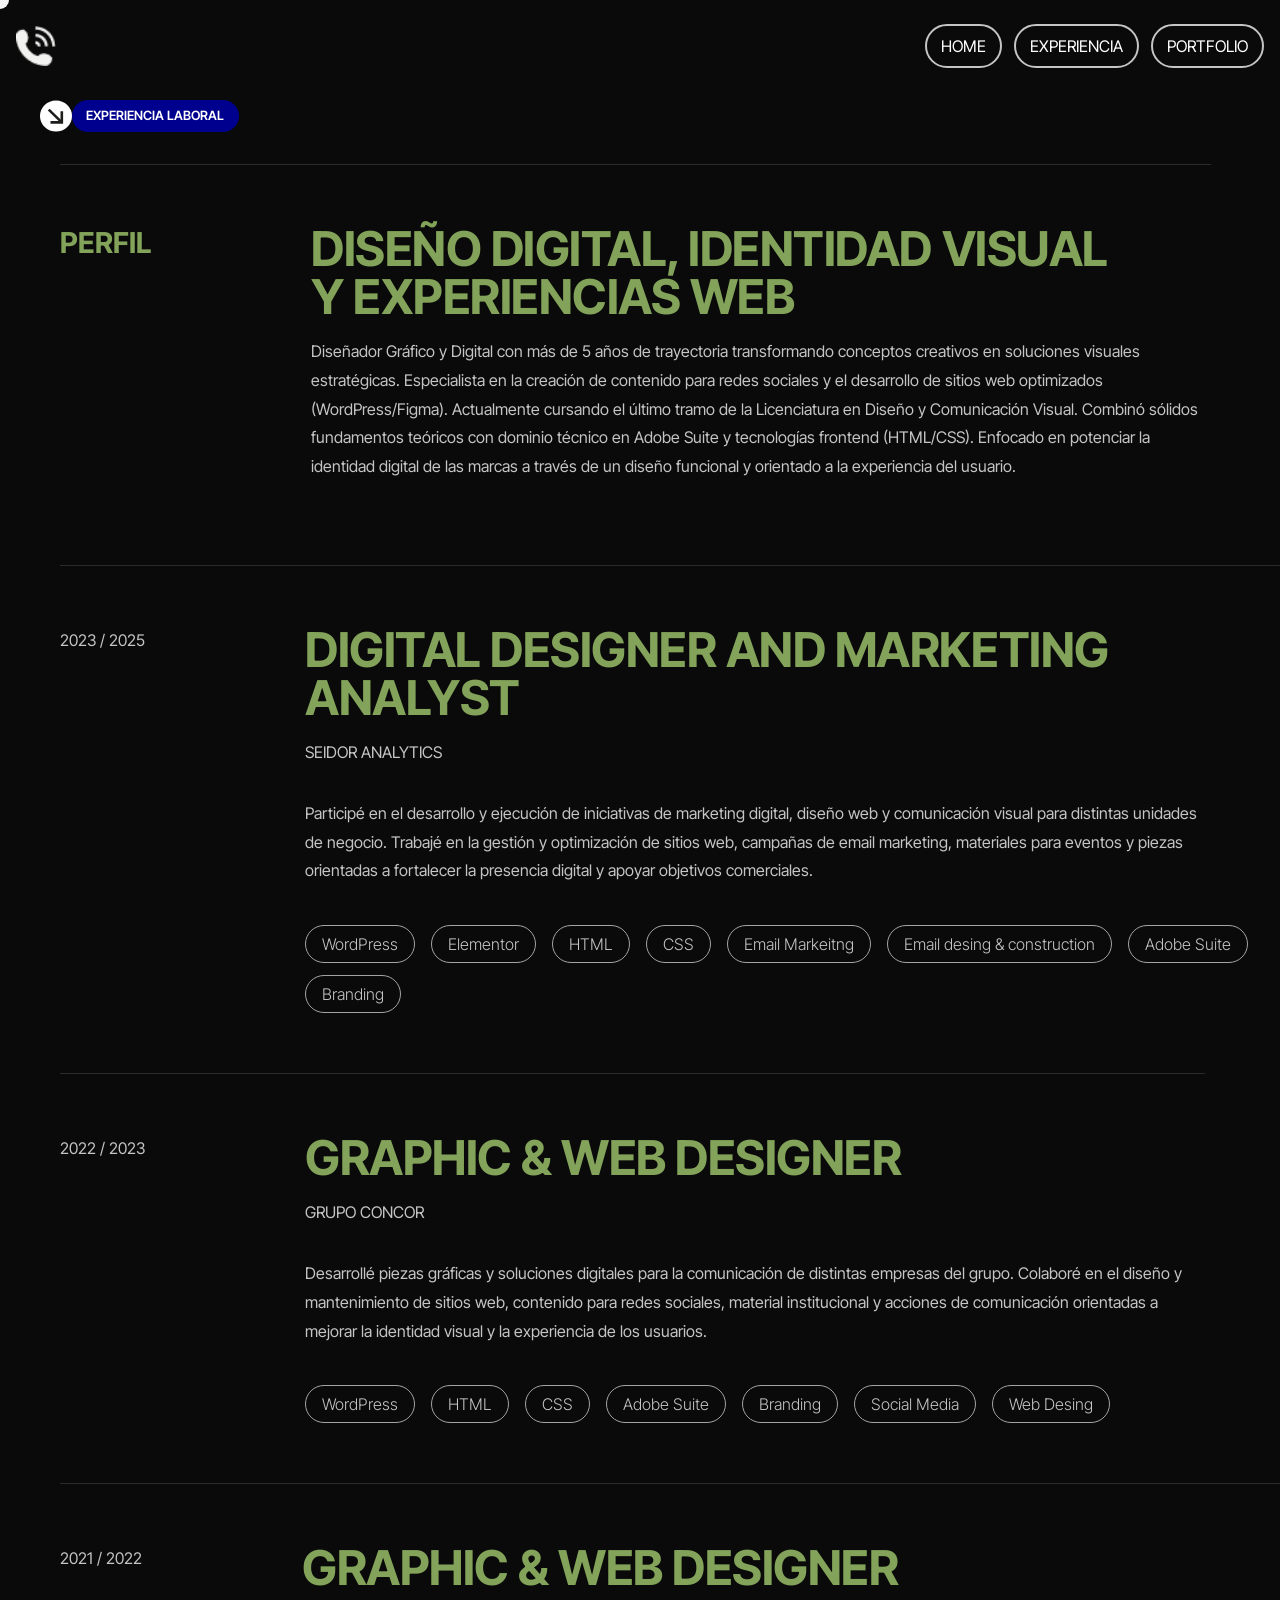
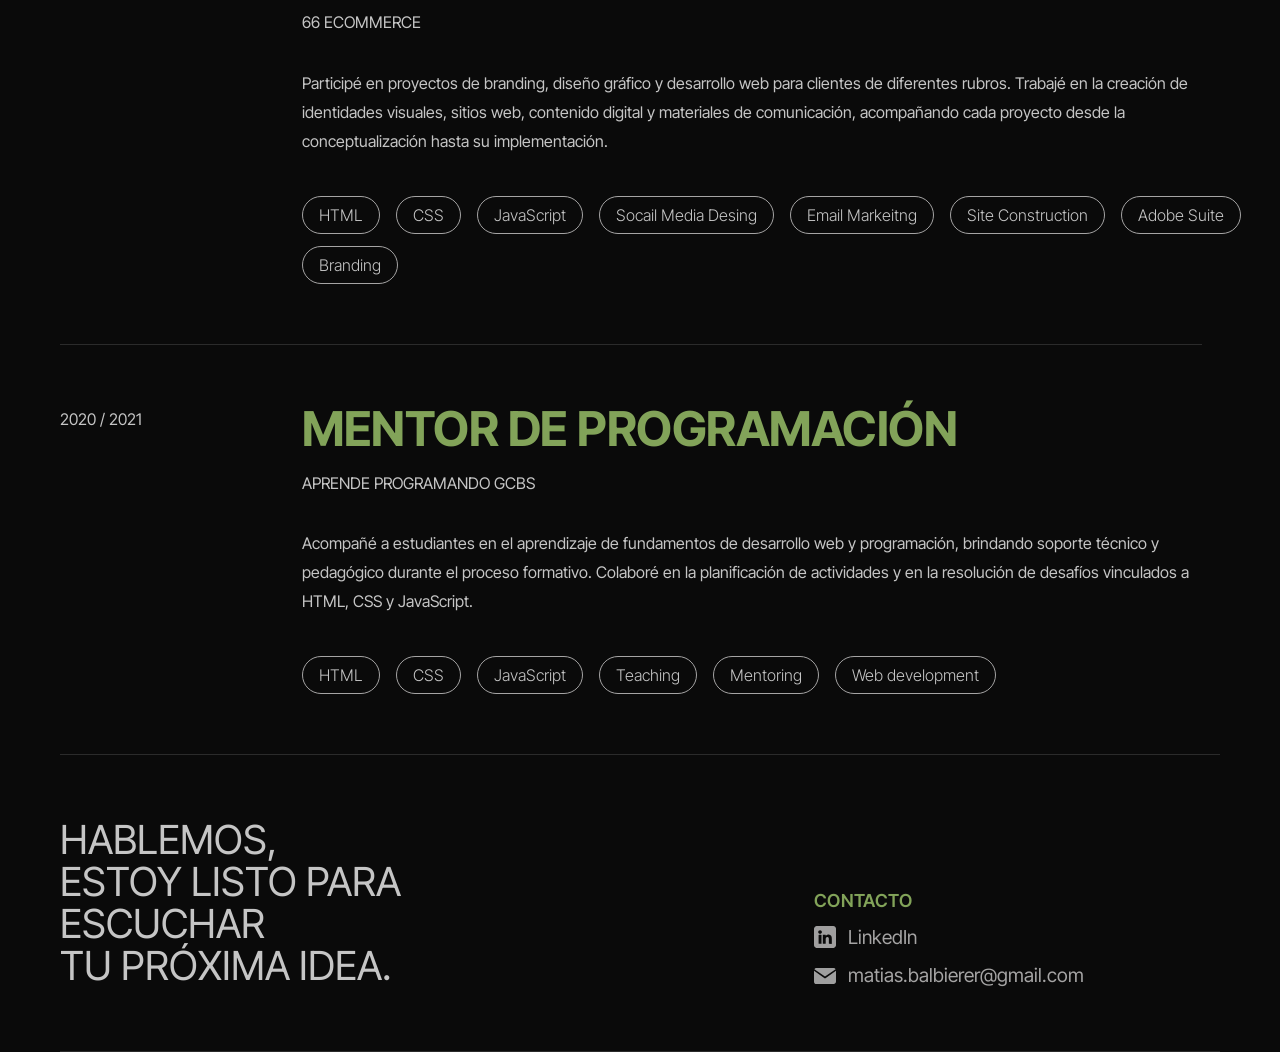
==== experiencia.html @ ef475584 "Portfolio publico" ====
<!DOCTYPE html>
<html lang="es">

<head>
    <meta charset="UTF-8">
    <meta name="viewport" content="width=device-width, initial-scale=1.0">
    <title>Experiencia</title>
    <link rel="stylesheet" href="css/styles.css">
    <script src="js/cursor.js" defer></script>

    <link rel="preconnect" href="https://fonts.googleapis.com">
    <link rel="preconnect" href="https://fonts.gstatic.com" crossorigin>

    <link href="https://fonts.googleapis.com/css2?family=Inter+Tight:ital,wght@0,100..900;1,100..900&display=swap"
        rel="stylesheet">
</head>

<body>

    <header>
        <nav aria-label="Navegación principal">

            <a class="logo" href="index.html#inicio" aria-label="Ir al inicio">
                <img src="img/Telefono.png" alt="">
            </a>

            <button class="menu-toggle" type="button" aria-expanded="false" aria-controls="menu-principal"
                aria-label="Abrir menú">
                <span aria-hidden="true"></span>
                <span aria-hidden="true"></span>
                <span aria-hidden="true"></span>
            </button>

            <ul id="menu-principal">
                <li><a href="index.html">HOME</a></li>
                <li><a href="experiencia.html">EXPERIENCIA</a></li>
                <li><a href="index.html#portfolio">PORTFOLIO</a></li>
            </ul>

        </nav>
    </header>

    <div class="cursor"></div>

    <main>
        <section class="experiencias">

            <!-- Página Experiencia -->
            <h3 class="marcadores">
                <img class="marcador-icono" src="img/flecha-marcador.svg" alt="" aria-hidden="true">
                <span class="marcador-etiqueta">EXPERIENCIA LABORAL</span>
            </h3>

            <article>

                <h2>PERFIL</h2>

                <div>

                    <h3>DISEÑO DIGITAL, IDENTIDAD VISUAL <br> Y EXPERIENCIAS WEB </h3>

                    <p class="tareas">

                        Diseñador Gráfico y Digital con más de 5 años de trayectoria transformando conceptos creativos
                        en
                        soluciones visuales estratégicas. Especialista en la creación de contenido para redes sociales y
                        el
                        desarrollo de sitios web optimizados (WordPress/Figma). Actualmente cursando el último tramo de
                        la
                        Licenciatura en Diseño y Comunicación Visual. Combinó sólidos fundamentos teóricos con dominio
                        técnico
                        en Adobe Suite y tecnologías frontend (HTML/CSS). Enfocado en potenciar la identidad digital de
                        las
                        marcas a través de un diseño funcional y orientado a la experiencia del usuario.</p>
                </div>

            </article>

            <article>

                <p class="fecha">2023 / 2025</p>

                <div>

                    <h3>DIGITAL DESIGNER AND MARKETING ANALYST</h3>

                    <p class="empresa">SEIDOR ANALYTICS</p>

                    <p class="tareas">Participé en el desarrollo y ejecución de iniciativas de marketing digital, diseño
                        web y
                        comunicación visual para distintas unidades de negocio. Trabajé en la gestión y optimización de
                        sitios web, campañas de email marketing, materiales para eventos y piezas orientadas a
                        fortalecer la presencia digital y apoyar objetivos comerciales.</p>

                    <ul class="skill-tag">
                        <li>WordPress</li>

                        <li> Elementor </li>

                        <li> HTML </li>

                        <li> CSS </li>

                        <li> Email Markeitng </li>

                        <li>Email desing & construction</li>

                        <li> Adobe Suite </li>

                        <li> Branding </li>
                    </ul>
                </div>

            </article>

            <article>

                <p class="fecha">2022 / 2023</p>

                <div class="tareas-empresa">

                    <h3>GRAPHIC & WEB DESIGNER</h3>

                    <p class="empresa">GRUPO CONCOR</p>

                    <p class="tareas">Desarrollé piezas gráficas y soluciones digitales para la comunicación de
                        distintas empresas del
                        grupo. Colaboré en el diseño y mantenimiento de sitios web, contenido para redes sociales,
                        material institucional y acciones de comunicación orientadas a mejorar la identidad visual y la
                        experiencia de los usuarios.</p>

                    <ul class="skill-tag">
                        <li>WordPress</li>

                        <li> HTML </li>

                        <li> CSS </li>

                        <li> Adobe Suite </li>

                        <li> Branding </li>

                        <li> Social Media </li>

                        <li> Web Desing </li>

                    </ul>
                </div>

            </article>


            <article>

                <p class="fecha">2021 / 2022</p>

                <div class="tareas-empresa">
                    <h3>GRAPHIC & WEB DESIGNER</h3>

                    <p class="empresa">66 ECOMMERCE</p>

                    <p class="tareas">Participé en proyectos de branding, diseño gráfico y desarrollo web para clientes
                        de diferentes
                        rubros. Trabajé en la creación de identidades visuales, sitios web, contenido digital y
                        materiales de comunicación, acompañando cada proyecto desde la conceptualización hasta su
                        implementación.</p>

                    <ul class="skill-tag">

                        <li>HTML</li>

                        <li> CSS </li>

                        <li> JavaScript </li>

                        <li> Socail Media Desing </li>

                        <li> Email Markeitng </li>

                        <li> Site Construction </li>

                        <li> Adobe Suite </li>

                        <li> Branding </li>
                    </ul>
                </div>

            </article>


            <article>

                <p class="fecha">2020 / 2021</p>

                <div class="tareas-empresa">
                    <h3>MENTOR DE PROGRAMACIÓN</h3>

                    <p class="empresa">APRENDE PROGRAMANDO GCBS</p>

                    <p class="tareas"> Acompañé a estudiantes en el aprendizaje de fundamentos de desarrollo web y
                        programación,
                        brindando soporte técnico y pedagógico durante el proceso formativo. Colaboré en la
                        planificación de actividades y en la resolución de desafíos vinculados a HTML, CSS y JavaScript.
                    </p>

                    <ul class="skill-tag">

                        <li>HTML</li>

                        <li> CSS </li>

                        <li> JavaScript </li>

                        <li> Teaching </li>

                        <li> Mentoring </li>

                        <li>Web development</li>

                    </ul>
                </div>

            </article>

        </section>

    </main>

    <footer>

        <div class="footer-grid">

            <h2>
                <span class="linea-footer">HABLEMOS,</span>
                <span class="linea-footer">ESTOY LISTO PARA ESCUCHAR</span>
                <span class="linea-footer">TU PRÓXIMA IDEA.</span>
            </h2>

            <div class="footer-contactos">

                <p class="footer-contactos__titulo">
                    CONTACTO
                </p>

                <div class="footer-links">

                    <a class="footer-contacto" href="https://www.linkedin.com/in/matiasbalbierer/" target="_blank"
                        rel="noopener noreferrer">
                        <img class="footer-contacto__icono" src="img/linkedin.svg" alt="">

                        <span>LinkedIn</span>
                    </a>

                    <a class="footer-contacto" href="mailto:matias.balbierer@gmail.com">
                        <img class="footer-contacto__icono" src="img/mail.svg" alt="">

                        <span>matias.balbierer@gmail.com</span>
                    </a>

                </div>

            </div>

        </div>

    </footer>

</body>

</html>
---- css/styles.css ----
:root {
    --gris-oscuro: #2b2b2b;
    --gris-oscuro-2: #1f1f1f;
    --gris-claro: #a5a4a4;
    --negro: #0a0a0a;
    --verde: #82a359;
    --blanco: #c5c5c5;
    --azul: #00008f;
    --azul-glow: #298dff;
    --naranja: #ea5b0c;
    --marfil: #e5e3ce;
    --inter: 'Inter Tight', sans-serif;
    --bebas: 'Bebas Neue', sans-serif;
    --margen-marcador: clamp(1.25rem, 3.125vw, 3.75rem);
}

* {
    margin: 0;
    padding: 0;
    box-sizing: border-box;
}

*,
*::before,
*::after {
    cursor: none;
}

body {
    background-color: var(--negro);
    font-family: var(--inter);
}

.cursor {
    width: 18px;
    height: 18px;
    border-radius: 50%;
    position: fixed;
    top: 0;
    left: 0;
    pointer-events: none;
    z-index: 9999;
    transform: translate(-50%, -50%);
    backdrop-filter: invert(1);
    transition: width .3s, height .3s;
}

.cursor.active {
    width: 90px;
    height: 90px;
}

header {
    position: fixed;
    z-index: 999;
    top: 1rem;
    left: 50%;
    width: min(calc(100% - 2rem), 90rem);
    margin: 0;
    transform: translateX(-50%);
}

nav {
    position: relative;
    display: flex;
    align-items: center;
    justify-content: space-between;
    width: 100%;
    gap: 2rem;
    padding: 0.5rem 0;
}

nav .logo {
    display: block;
    flex: 0 0 auto;
}

nav .logo img {
    display: block;
    width: 2.5rem;
    height: 2.5rem;
    object-fit: contain;
}

nav ul {
    display: flex;
    align-items: center;
    gap: 0.75rem;
    margin: 0;
    padding: 0;
    list-style: none;
    font-weight: 400;
}

nav ul li a {
    display: block;
    padding: 0.625rem 0.875rem;
    border: 2px solid var(--blanco);
    border-radius: 999px;
    color: #ffffff;
    text-decoration: none;
    transition:
        background-color 250ms ease,
        color 250ms ease;
}

nav ul li a:hover,
nav ul li a:focus-visible {
    background-color: var(--blanco);
    color: var(--negro);
}

.menu-toggle {
    position: relative;
    display: none;
    flex: 0 0 auto;
    width: 2.75rem;
    height: 2.75rem;
    padding: 0;
    border: 2px solid var(--blanco);
    border-radius: 50%;
    background-color: var(--negro);
    color: var(--blanco);
}

.menu-toggle span {
    position: absolute;
    left: 50%;
    width: 1.25rem;
    height: 2px;
    border-radius: 999px;
    background-color: currentColor;
    transition:
        transform 250ms ease,
        opacity 250ms ease;
}

.menu-toggle span:nth-child(1) {
    transform: translate(-50%, -6px);
}

.menu-toggle span:nth-child(2) {
    transform: translateX(-50%);
}

.menu-toggle span:nth-child(3) {
    transform: translate(-50%, 6px);
}

.menu-toggle.is-open span:nth-child(1) {
    transform: translateX(-50%) rotate(45deg);
}

.menu-toggle.is-open span:nth-child(2) {
    opacity: 0;
}

.menu-toggle.is-open span:nth-child(3) {
    transform: translateX(-50%) rotate(-45deg);
}

/* HERO */

.hero {
    position: relative;
    overflow: hidden;
    display: flex;
    flex-direction: column;
    align-items: stretch;
    padding: 0;
    width: 100%;
    height: 100vh;
    height: 100svh;
}


.hero .glow {
    position: absolute;
    width: 900px;
    height: 900px;
    left: 0;
    top: 0;
    border-radius: 50%;
    background: radial-gradient(circle, var(--azul-glow) 0%, transparent 80%);
    filter: blur(300px);
    pointer-events: none;
    z-index: 0;
    transform: translate(-50%, -50%);
}

.hero h1 {
    position: relative;
    z-index: 1;
    flex: 1 1 auto;
    display: flex;
    flex-direction: column;
    justify-content: center;
    align-items: center;
    width: 100%;
    max-width: 70%;
    margin: 0 auto;
    text-align: center;
    font-size: clamp(3.5rem, 6vw, 6rem);
    line-height: 0.98;
    font-weight: 400;
    color: var(--blanco);
    letter-spacing: -0.02em;
    padding-inline: clamp(1rem, 1.5vw, 1.75rem);
}

.hero h1>span {
    margin-top: 1rem;
    font-size: clamp(1.1rem, 2vw, 2rem);
    line-height: 1.15;
}

.hero h1 .destacado {
    color: var(--verde);
}


.hero .hero-bottom {
    position: relative;
    z-index: 1;
    flex: 0 0 auto;
    display: grid;
    grid-template-columns:
        minmax(0, 1fr) minmax(20rem, 34rem) minmax(0, 1fr);
    align-items: end;
    gap: clamp(1rem, 3vw, 4rem);
    width: 100%;
    margin-top: 0;
    padding:
        0 clamp(1.5rem, 2.5vw, 3rem) clamp(1.5rem, 2vw, 2.5rem);
}

.hero .hero-bottom p {
    margin: 0;
    font-size: 1rem;
    font-weight: 400;
    letter-spacing: -0.02em;
    color: var(--blanco);
}

.hero .hero-bottom p:nth-child(1) {
    justify-self: start;
    text-align: left;
    line-height: 2rem;
}

.hero .hero-bottom p:nth-child(2) {
    justify-self: center;
    max-width: 34rem;
    text-align: center;
    line-height: 1.5rem;
}

.hero .hero-bottom p:nth-child(3) {
    justify-self: end;
    text-align: right;
    line-height: 2rem;
}

.marcadores {
    display: flex;
    align-items: center;
    gap: 0;
    margin: 0;
    margin-left: calc(50% - 50vw + var(--margen-marcador));
    padding: 0 0 2rem;
}

.marcador-icono {
    display: block;
    flex: 0 0 auto;
    width: 2rem;
    height: 2rem;
}

.marcador-etiqueta {
    display: flex;
    align-items: center;
    min-height: 2rem;
    padding-inline: 0.9rem;
    border-radius: 999px;
    background-color: var(--azul);
    color: #ffffff;
    font-size: clamp(0.8rem, 0.9vw, 1rem);
    font-weight: 600;
    line-height: 1;
    text-transform: uppercase;
}


/* SERVICIOS CARD */

.servicios .marcadores {
    padding-top: 3%;
}

.svc-card {
    display: flex;
    flex-wrap: wrap;
    justify-content: center;

    width: min(calc(100% - 2.5rem), 100rem);
    margin-inline: auto;
    gap: clamp(1rem, 2vw, 2rem);
}

.servicio-card {
    display: flex;
    padding: 20px;
    background-color: var(--gris-oscuro-2);
    color: var(--gris-claro);
    border-radius: 10px;
    position: relative;
    height: 290px;
    flex: 0 1 calc((100% - 8rem) / 5);
    width: 100%;
    max-width: 18rem;
    min-width: 0;
    transition: 450ms;
    border: 1px solid transparent;
}

.servicio-card .dcn {
    display: flex;
    flex-direction: column;
    justify-content: flex-end;
    padding: 1rem;
}

.servicio-card .dcn p {
    font-size: 15px;
}


.servicio-card .dcn::after {
    content: "";
    flex: 0 0 auto;
    width: 28px;
    height: 2px;
    margin-top: 30px;
    border-radius: 999px;
    background-color: var(--verde);
}

.servicio-card:hover {
    transform: translateY(-20px);
    border-color: rgba(165, 164, 164, 0.45);
    box-shadow:
        0 0 6px rgba(165, 164, 164, 0.45),
        0 0 14px rgba(165, 164, 164, 0.25),
        inset 0 0 8px rgba(165, 164, 164, 0.12);
}

.servicio-card:hover .dcn h3 {
    color: var(--verde);
}

.servicio-card h3 {
    font-size: 20px;
    padding-bottom: 5px;
    transition: color 250ms ease;
}

/* ANIMACIONES: forma y posición base compartida */

[class^="animacion-"] {
    position: absolute;
    border: solid 2.5px var(--gris-claro);
}

.servicio-card:hover [class^="animacion-"] {
    border-color: var(--verde);

}

/* MEDIDAS Y POSICIÓN ÚNICAS DE CADA FORMA */

.animacion-1 {
    top: 20px;
    left: 40px;
    height: 35px;
    width: 55px;
    border-radius: 5px;
    transition: 250ms;
}

.animacion-2 {
    top: 40px;
    left: 100px;
    height: 30px;
    width: 50px;
    border-radius: 5px;
    transition: 250ms;
}

.animacion-3 {
    top: 19px;
    left: 35px;
    height: 45px;
    width: 80px;
    border-radius: 10px;
}

.animacion-4 {
    top: 67px;
    left: 45px;
    height: 15px;
    width: 60px;
    border-radius: 20px;
    transition: 350ms;
}

.animacion-5 {
    top: 20px;
    left: 39px;
    height: 20px;
    width: 60px;
    border-radius: 999px;
    transition: 250ms;
}

.animacion-6 {
    top: 43px;
    left: 44px;
    height: 20px;
    width: 50px;
    border-radius: 999px;
}

.animacion-7 {
    top: 66px;
    left: 39px;
    height: 20px;
    width: 60px;
    border-radius: 999px;
    transition: 250ms;
}

.animacion-8 {
    top: 20px;
    left: 35px;
    height: 60px;
    width: 25px;
    border-radius: 999px;
    transition: 250ms;
}

.animacion-9 {
    top: 20px;
    left: 65px;
    height: 60px;
    width: 25px;
    border-radius: 999px;
    transition: 250ms;
}

.animacion-10 {
    top: 19px;
    left: 40px;
    height: 20px;
    width: 60px;
    border-radius: 999px;
    transition: 250ms;
}

.animacion-11 {
    top: 42px;
    left: 40px;
    height: 20px;
    width: 40px;
    border-radius: 999px;
    transition: 250ms;
}

.animacion-12 {
    top: 65px;
    left: 40px;
    height: 20px;
    width: 60px;
    border-radius: 999px;
    transition: 250ms;
}


/* MOVIMIENTO ÚNICO DE CADA FORMA AL HACER HOVER */

.svc-1:hover .animacion-1 {
    transform: translate(15px, 0px);
}

.svc-1:hover .animacion-2 {
    transform: translate(-10px, 0px);
}

.svc-2:hover .animacion-4 {
    transform: translate(0px, -40px);
}

.svc-3:hover .animacion-5 {
    transform: translate(0px, -4px);
}

.svc-3:hover .animacion-7 {
    transform: translate(0px, 4px);
}

.svc-4:hover .animacion-8 {
    transform: translate(9px, 0px);
}

.svc-4:hover .animacion-9 {
    transform: translate(-6px, 0px);
}

.svc-5:hover .animacion-10 {
    transform: translateX(8px) rotate(3deg);
}

.svc-5:hover .animacion-11 {
    transform: translateX(-6px);
}

.svc-5:hover .animacion-12 {
    transform: translateX(8px) rotate(-3deg);
}

/* TECNOLOGIAS */

.card-tecnologias {
    display: flex;
    flex-wrap: wrap;
    gap: 0.2rem;
    padding-top: 30px;
    padding-bottom: 30px;
}

.card-tecnologias h3 {
    flex-basis: 100%;
}

.tecnologias-marquee {
    overflow: hidden;
    width: 100%;
}

.tecnologias-track {
    display: flex;
    width: max-content;
    gap: 0.3rem;
    animation: tecnologias-scroll 25s linear infinite;
}

.tech-card {
    flex: 0 0 250px;
    min-height: 165px;
    padding: 40px;
    display: flex;
    flex-direction: column;
    align-items: center;
    justify-content: center;
    gap: 12px;
    text-align: center;
    border-radius: 1rem;
    background-color: #2b2b2b;
    color: var(--gris-claro);
}



@keyframes tecnologias-scroll {
    from {
        transform: translateX(0);
    }

    to {
        transform: translateX(calc(-33.333333% - 0.1rem));
    }
}

.tech-card>img {
    width: 70px;
    height: 70px;
    object-fit: contain;
}

.tech-card .tool {
    margin: 0;

    display: flex;
    flex-direction: column;
    align-items: center;
    gap: 10px;

    font-size: 1.2rem;
    line-height: 1;
    font-weight: 600;
    color: var(--gris-claro);
}

.tech-card .tool::after {
    content: "";
    width: 28px;
    height: 2px;
    border-radius: 999px;
    background-color: var(--verde);
}



/* SKILLS*/

.descripcion-perfil {
    display: grid;
    grid-template-columns: 1fr 1fr;
    gap: 120px;
    align-items: start;
}

.grid-container {
    padding: 50px 60px;
    background-color: var(--negro);
    color: var(--blanco);
}

.img-descripcion {
    display: block;
    align-self: start;
    width: 100%;
    height: auto;
    aspect-ratio: 4 / 5;
    object-fit: cover;
    object-position: center;
    border-radius: 8px;
}

.perfil-especialidades {
    display: flex;
    flex-direction: column;
    align-items: flex-start;
    gap: 0.05em;
    margin: 0;
    color: var(--verde);
    font-size: clamp(2.5rem, 3.5vw, 6.8rem);
    font-weight: 800;
    line-height: 0.95;
    letter-spacing: -0.02em;
}

.descripcion-perfil .descripcion-perfil-2 {
    display: grid;
    grid-template-columns: minmax(200px, 0.8fr) minmax(0, 1.2fr);
    gap: clamp(1.5rem, 3vw, 3rem);
    width: 100%;
    padding: clamp(1.5rem, 2.5vw, 2.5rem);
    background-color: var(--gris-oscuro-2);
    border-radius: 12px;
}


.descripcion-perfil .descripcion-perfil-2 .descripcion-texto {
    min-width: 0;
    display: flex;
    flex-direction: column;
    gap: 1.25rem;
}

.descripcion-perfil .descripcion-perfil-2 .descripcion-texto h4 {
    margin: 0;
    padding-bottom: 10px;
    font-size: 0.85rem;
    font-weight: 400;
    color: var(--verde);
}

.descripcion-perfil .descripcion-perfil-2 .descripcion-texto h3 {
    margin: 0;
    padding-bottom: 1.25rem;
    font-size: clamp(1.8rem, 2.2vw, 2.6rem);
    line-height: 0.98;
    font-weight: 600;
    letter-spacing: -0.03em;
    color: var(--blanco);
    border-bottom: 1px solid var(--gris-claro);
}

.descripcion-perfil .descripcion-perfil-2 .descripcion-texto p {
    margin: 0;
    padding: 0;
    font-size: 0.95rem;
    line-height: 1.55;
    font-weight: 400;
    color: var(--blanco);
}

/* EXPERIENCIA */

.experiencias article {
    min-width: 70%;
}

.experiencias article h2 {
    color: var(--verde);
    font-size: 1.8rem;
}

.experiencias .marcadores {
    color: var(--blanco);
}

.experiencias h3 {
    color: var(--verde);
}

.experiencias .fecha {
    color: var(--blanco);
}

.experiencias .empresa {
    color: var(--blanco);
}

.experiencias .tareas {
    color: var(--blanco);
}


.experiencias .marcadores {
    font-size: 18px;
    padding-top: 100px;
}

.experiencias {
    display: flex;
    flex-direction: column;
    align-items: flex-start;
    background-color: var(--negro);
}

.experiencias article div h3 {
    margin: 0;
    padding-bottom: 1rem;
    font-size: clamp(1.75rem, 5vw, 3rem);
    line-height: 1;
    letter-spacing: -0.01em;
}

.experiencias article div .empresa {
    padding-bottom: 2rem;
}

.experiencias article {
    display: grid;
    grid-template-columns: auto 1fr;
    padding-top: 60px;
    padding-bottom: 60px;
    margin-left: 60px;
    gap: 10rem;
    color: var(--gris-claro);
    border-top: 1px solid var(--gris-oscuro);
}

.experiencias article .tareas {
    max-width: 900px;
    width: 100%;
    margin: 0;
    padding-bottom: 1.5rem;
}

.experiencias article p {
    line-height: 1.8rem;
}

.experiencias .skill-tag {
    display: flex;
    flex-wrap: wrap;
    gap: 0.75rem 1rem;
    margin: 0;
    padding: 1rem 0 0;
    list-style: none;
}

.experiencias .skill-tag li {
    display: inline-flex;
    flex: 0 0 auto;
    align-items: center;
    justify-content: center;
    padding: 0.625rem 1rem;
    border: 1px solid var(--gris-claro);
    border-radius: 999px;
    color: var(--blanco);
    font-weight: 300;
    line-height: 1;
    white-space: nowrap;
    transition:
        background-color 350ms ease,
        color 350ms ease,
        transform 350ms ease;
}

.experiencias .skill-tag li:hover {
    background: #fff;
    color: #000;
    transform: translateY(-4px);
}

/* PORTFOLIO */

.portfolio {
    background-color: var(--negro);
    padding: 30px;
}

.portfolio .trabajos-grid {
    display: grid;
    grid-template-columns: repeat(2, minmax(0, 1fr));
    gap: 25px;
    width: 100%;
    max-width: 1600px;
    margin: 0 auto;
    padding: 0 30px 0 30px;
}

.portfolio .trabajos-grid>a,
.portfolio .trabajos-grid>.trabajo-pendiente {
    display: block;
    min-width: 0;

    color: inherit;
    text-decoration: none;
}

.arrow-ctn {
    position: absolute;
    left: 24px;
    bottom: 22px;
    width: 40px;
    height: 40px;
    overflow: hidden;
    background-color: var(--azul);
    border-radius: 50%;
}

.arrow-ctn .arrow-w,
.arrow-ctn .arrow-b {
    position: absolute;
    height: 20px;
    width: 20px;
    top: 50%;
    left: 50%;
    transition: transform 350ms;
}

.arrow-ctn .arrow-w {
    transform: translate(-50%, -50%);
}

.arrow-ctn .arrow-b {
    transform: translate(calc(-50% - 36px), calc(-50% + 36px));
}

.trabajo-card:hover .arrow-w {
    transform: translate(calc(-50% + 36px), calc(-50% - 36px));
}

.trabajo-card:hover .arrow-b {
    transform: translate(-50%, -50%);
}

.portfolio .trabajos-grid .trabajo-card {
    position: relative;
    overflow: hidden;
    display: grid;
    grid-template-columns: minmax(0, 0.9fr) minmax(0, 1.1fr);
    width: 100%;
    min-height: 280px;
    padding: 0;
    background-color: #1f1f1f;
    color: var(--gris-claro);
    border: 1px solid transparent;
    border-radius: 20px;
    transition:
        transform 450ms ease,
        box-shadow 450ms ease,
        border-color 450ms ease;
}

.portfolio .trabajos-grid .trabajo-card:hover {
    transform: translateY(-10px);
    border-color: rgba(165, 164, 164, 0.45);
    box-shadow:
        0 0 6px rgba(165, 164, 164, 0.45),
        0 0 14px rgba(165, 164, 164, 0.25),
        inset 0 0 8px rgba(165, 164, 164, 0.12);
}


.trabajo-card {
    height: 100%;
}

.trabajo-imagen {
    display: block;
    width: 100%;
    height: 100%;
    min-width: 0;
    object-fit: cover;
}

.trabajo-imagen--proximamente {
    background-color: var(--gris-oscuro);
}

.trabajo-pendiente .trabajo-card:hover {
    transform: none;
    border-color: transparent;
    box-shadow: none;
}

.trabajo-pendiente .trabajo-card:hover h3 {
    color: var(--blanco);
}

.card-content {
    position: relative;
    min-width: 0;
    min-height: 280px;
    display: flex;
    flex-direction: column;
    align-items: flex-start;
    padding: 28px 28px 5rem;
}

.trabajo-categoria {
    margin: 0;
    padding: 0;
    font-size: 1rem;
    line-height: 1.5;
    font-weight: 400;
    color: var(--verde);
}

.portfolio .trabajos-grid .trabajo-card h3 {
    margin: 16px 0 0;
    font-size: clamp(1.8rem, 2.2vw, 2.6rem);
    line-height: 1;
    font-weight: 600;
    letter-spacing: -0.03em;
    color: var(--blanco);
    transition: color 250ms ease;
}

.portfolio .trabajos-grid .trabajo-card:hover h3 {
    color: var(--verde);
}

.trabajo-descripcion {
    max-width: 30rem;
    margin: 22px 0 0;
    padding: 0;
    font-size: 0.9rem;
    line-height: 1.55;
    font-weight: 300;
    color: var(--gris-claro);
}

/* RIÑA */

.rina-page {
    width: 100%;
    color: var(--marfil);
    overflow: clip;
}

/* HERO RIÑA */

.rina-hero {
    width: 100%;
    margin: 0;
    padding:
        clamp(5rem, 6vw, 7rem) clamp(1.5rem, 4vw, 5rem) 0;
}

.rina-hero__imagen {
    display: block;
    width: min(100%, 1800px);
    height: auto;
    margin-inline: auto;
}

/* MANIFIESTO */

.rina-manifiesto {
    padding:
        clamp(4rem, 6vw, 7rem) clamp(1.5rem, 6vw, 7rem) clamp(2.5rem, 6vw, 4.5rem);
}

.rina-manifiesto__contenido {
    width: min(100%, 1700px);
    margin-inline: auto;
}

.rina-manifiesto__titulo {
    margin: 0;
    color: var(--marfil);
    font-family: var(--bebas);
    font-size: clamp(4.5rem, 9vw, 10.75rem);
    font-weight: 400;
    line-height: 0.92;
    letter-spacing: 0.01em;
    text-align: right;
    text-transform: uppercase;
}

.rina-manifiesto__titulo span {
    display: block;
}

.rina-manifiesto__bajada {
    max-width: 52ch;
    margin-top: clamp(2rem, 3vw, 3rem);
    margin-right: 0;
    margin-left: auto;
    color: var(--naranja);
    font-size: clamp(0.9rem, 1.15vw, 1.35rem);
    font-weight: 400;
    line-height: 1.2;
    text-align: right;
    text-transform: uppercase;
}

/* CONCEPTO */

.rina-concepto {
    padding:
        0 clamp(1.5rem, 4vw, 5rem) clamp(4rem, 6vw, 7rem);
}

.rina-concepto__composicion {
    display: grid;
    grid-template-columns: repeat(12, minmax(0, 1fr));
    grid-template-rows: auto auto;
    width: min(100%, 1700px);
    margin-inline: auto;
    padding-top: clamp(5rem, 8vw, 9rem);
    column-gap: clamp(1.5rem, 2.5vw, 3rem);
    align-items: start;
}

.rina-concepto__imagen {
    min-width: 0;
    margin: 0;
}

.rina-concepto__imagen img {
    display: block;
    width: 100%;
    height: auto;
}

.rina-concepto__imagen--short {
    grid-column: 4 / 8;
    grid-row: 1;
}

.rina-concepto__imagen--hoodie {
    grid-column: 8 / 13;
    grid-row: 1 / 3;
    margin-top: clamp(4rem, 7vw, 8rem);
}

.rina-concepto__texto {
    grid-column: 1 / 8;
    grid-row: 2;
    margin-top: clamp(5rem, 8vw, 9rem);
}

.rina-concepto__titulo {
    margin: 0;
    color: var(--marfil);
    font-family: var(--bebas);
    font-size: clamp(4.5rem, 7.6vw, 9rem);
    font-weight: 400;
    line-height: 0.9;
    letter-spacing: 0.01em;
    text-transform: uppercase;
}

.rina-concepto__titulo>span {
    display: block;
}

.rina-acento {
    color: var(--naranja);
}

.rina-concepto__descripcion {
    max-width: 70ch;
    margin-top: clamp(1.75rem, 3vw, 3rem);
    color: var(--marfil);
    font-size: clamp(1rem, 1.1vw, 1.25rem);
    font-weight: 300;
    line-height: 1.45;
    text-transform: uppercase;
}

/* CONSTRUCCIÓN DEL LOGOTIPO */

.rina-logotipo {
    padding:
        0 clamp(1.5rem, 4vw, 5rem) 0;
}

.rina-logotipo__encabezado {
    width: min(100%, 1450px);
    margin: clamp(3rem, 4vw, 5rem) auto 0;
}

.rina-logotipo__titulo {
    margin: 0;
    color: var(--marfil);
    font-family: var(--bebas);
    font-size: clamp(4.5rem, 7.6vw, 9rem);
    font-weight: 400;
    line-height: 0.9;
    letter-spacing: 0.01em;
    text-align: right;
    text-transform: uppercase;
}


.rina-logotipo__titulo>span {
    display: block;
}

.rina-logotipo__descripcion {
    max-width: 60ch;
    margin:
        clamp(2rem, 3vw, 3.5rem) 0 0 auto;
    color: var(--marfil);
    font-size: clamp(1rem, 1.1vw, 1.25rem);
    font-weight: 300;
    line-height: 1.45;
    text-align: right;
    text-transform: uppercase;
}

/* COMPARADOR */

.rina-comparador {
    --posicion-comparador: 50%;

    position: relative;
    width: min(100%, 1250px);
    aspect-ratio: 16 / 9;
    margin: clamp(5rem, 7vw, 8rem) auto 0;
    overflow: hidden;
    background-color: var(--negro);
}

.rina-comparador__imagen {
    display: block;
    width: 100%;
    height: 100%;
    object-fit: cover;
    user-select: none;
    pointer-events: none;
}

.rina-comparador__imagen--construccion {
    clip-path: inset(0 calc(100% - var(--posicion-comparador)) 0 0);
}

.rina-comparador__imagen--resultado {
    position: absolute;
    inset: 0;
    clip-path: inset(0 0 0 var(--posicion-comparador));
}

.rina-comparador__rango {
    position: absolute;
    z-index: 3;
    inset: 0;
    width: 100%;
    height: 100%;
    margin: 0;
    opacity: 0;
}

.rina-comparador__divisor {
    position: absolute;
    z-index: 2;
    top: 0;
    bottom: 0;
    left: var(--posicion-comparador);
    width: 2px;
    background-color: var(--naranja);
    transform: translateX(-50%);
    pointer-events: none;
}

.rina-comparador__control {
    position: absolute;
    top: 50%;
    left: 50%;
    display: grid;
    width: 52px;
    height: 52px;
    place-items: center;
    border: 2px solid var(--marfil);
    border-radius: 50%;
    background-color: var(--negro);
    color: var(--marfil);
    transform: translate(-50%, -50%);
}

.rina-comparador__control::before {
    content: "↔";
    font-size: 1.4rem;
    line-height: 1;
}

.rina-comparador__rango:focus-visible+.rina-comparador__divisor .rina-comparador__control {
    outline: 3px solid var(--naranja);
    outline-offset: 5px;
}

/* CONTENIDO PARA LECTORES DE PANTALLA */

.solo-lectura {
    position: absolute;
    width: 1px;
    height: 1px;
    overflow: hidden;
    clip-path: inset(50%);
    white-space: nowrap;
}

/* PALETA Y VARIACIONES */

.rina-variaciones__titulo {
    margin: 0;
    color: var(--marfil);
    font-family: var(--bebas);
    font-size: clamp(4.5rem, 7.6vw, 9rem);
    font-weight: 400;
    line-height: 0.9;
    letter-spacing: 0.01em;
    text-align: left;
    text-transform: uppercase;
}

.rina-variaciones__titulo>span {
    display: block;
}

.rina-variaciones {
    --rina-negro-marca: #191919;

    padding:
        clamp(4rem, 6vw, 7rem) clamp(1.5rem, 4vw, 5rem) clamp(4rem, 7vw, 8rem);
}

.rina-variaciones__composicion {
    width: min(100%, 1700px);
    margin: clamp(4rem, 6vw, 7rem) auto 0;
}

.rina-variaciones__fila {
    display: flex;
    align-items: stretch;
    height: clamp(9.5rem, 14.75vw, 18rem);
}

.rina-variaciones__fila+.rina-variaciones__fila {
    margin-top: clamp(1rem, 1.5vw, 2rem);
}

.rina-variaciones__fila--superior {
    justify-content: flex-end;
}

.rina-variaciones__fila--central {
    margin-left: clamp(7rem, 16vw, 19rem);
}

.rina-variaciones__fila--inferior {
    justify-content: flex-start;
}

.rina-variaciones__tarjeta {
    flex: 0 0 auto;
    height: 100%;
    margin: 0;
    overflow: hidden;
}

.rina-variaciones__imagen {
    display: block;
    width: auto;
    height: 100%;
    object-fit: contain;
}

.rina-variaciones__tarjeta--color {
    display: flex;
    align-items: center;
    justify-content: center;
    aspect-ratio: 1174.73 / 735.66;
}

.rina-variaciones__tarjeta--negro {
    background-color: var(--rina-negro-marca);
}

.rina-variaciones__tarjeta--marfil {
    background-color: var(--marfil);
}

.rina-variaciones__tarjeta--naranja {
    background-color: var(--naranja);
}

.rina-variaciones__datos {
    display: flex;
    flex-direction: column;
    align-items: flex-start;
    gap: 0.35rem;
    padding: clamp(1rem, 2vw, 2.5rem);
    color: var(--marfil);
    font-size: clamp(0.65rem, 0.75vw, 0.9rem);
    font-weight: 400;
    line-height: 1.25;
    text-align: left;
    text-transform: uppercase;
}


/* Texto oscuro únicamente dentro del cuadro marfil */
.rina-variaciones__tarjeta--marfil .rina-variaciones__datos {
    color: var(--rina-negro-marca);
}

.rina-variaciones__descripcion,
.rina-aplicaciones__descripcion {
    max-width: 60ch;
    margin-top: clamp(1.75rem, 3vw, 3rem);
    color: var(--marfil);
    font-size: clamp(1rem, 1.1vw, 1.25rem);
    font-weight: 300;
    line-height: 1.5;
    text-transform: uppercase;
}

.rina-aplicaciones__descripcion {
    margin-left: auto;
    text-align: right;
}

/* APLICACIONES */

.rina-aplicaciones {
    padding:
        0 clamp(1.5rem, 4vw, 5rem) clamp(9rem, 13vw, 15rem);
}

.rina-aplicaciones__encabezado {
    width: min(100%, 1450px);
    margin: clamp(4rem, 6vw, 7rem) auto 0;
}

.rina-aplicaciones__titulo {
    margin: 0;
    color: var(--marfil);
    font-family: var(--bebas);
    font-size: clamp(4.5rem, 7.6vw, 9rem);
    font-weight: 400;
    line-height: 0.9;
    letter-spacing: 0.01em;
    text-align: right;
    text-transform: uppercase;
}

.rina-aplicaciones__titulo>span {
    display: block;
}

.rina-aplicaciones__galeria {
    display: grid;
    grid-template-columns: repeat(3, minmax(0, 1fr));
    width: min(100%, 1700px);
    margin: clamp(4rem, 6vw, 7rem) auto 0;
    gap: clamp(1rem, 1.75vw, 2.5rem);
}

.rina-aplicaciones__pieza {
    aspect-ratio: 1 / 1;
    margin: 0;
    overflow: hidden;
    background-color: #191919;
}

.rina-aplicaciones__imagen {
    display: block;
    width: 100%;
    height: 100%;
    object-fit: cover;
    object-position: center;
}

/* LOGOFOLIO */

.logofolio {
    width: 100%;
    overflow: hidden;
}

.logofolio-pieza {
    position: relative;
    display: grid;
    min-height: clamp(32rem, 68vh, 46rem);
    place-items: center;
    padding:
        clamp(7rem, 10vw, 10rem) clamp(2rem, 6vw, 8rem);
    overflow: hidden;
    background-color: var(--negro);
    color: var(--marfil);
}

/* CÁPSULA */

.logofolio-pieza__capsula {
    position: absolute;
    top: clamp(2rem, 4vw, 4rem);
    left: clamp(2rem, 4vw, 5rem);
    display: flex;
    align-items: center;
    gap: 0;
}

.logofolio-pieza__numero {
    display: grid;
    flex: 0 0 auto;
    width: 2rem;
    height: 2rem;
    place-items: center;
    padding: 0;
    border-radius: 50%;
    background-color: #ffffff;
    color: var(--negro);
    font-family: var(--inter);
    font-size: 0.8rem;
    font-weight: 600;
    line-height: 1;
}

.logofolio-pieza__nombre {
    display: flex;
    align-items: center;
    min-height: 2rem;
    margin: 0;
    padding-inline: 0.9rem;
    border-radius: 999px;
    background-color: var(--azul);
    color: #ffffff;
    font-family: var(--inter);
    font-size: clamp(0.8rem, 0.9vw, 1rem);
    font-weight: 600;
    line-height: 1;
    text-transform: uppercase;
}

.logofolio-pieza--primera {
    margin-top: clamp(4rem, 6vw, 6rem);
}

.logofolio-pieza__datos {
    position: absolute;
    right: clamp(2rem, 4vw, 5rem);
    bottom: clamp(2rem, 3vw, 3rem);
    left: clamp(2rem, 4vw, 5rem);
    display: flex;
    align-items: center;
    justify-content: space-between;
    gap: 2rem;
}

.logofolio-pieza__dato {
    margin: 0;
    color: var(--gris-claro);
    font-size: clamp(0.75rem, 0.9vw, 0.95rem);
    font-weight: 400;
    line-height: 1;
    white-space: nowrap;
    text-transform: uppercase;
}

.logofolio-pieza__separador {
    position: absolute;
    right: clamp(2rem, 4vw, 5rem);
    bottom: 0;
    left: clamp(2rem, 4vw, 5rem);
    height: 1px;
    background-color: var(--gris-oscuro);
}

/* LOGO CENTRAL */

.logofolio-pieza__presentacion {
    display: grid;
    width: min(52vw, 42rem);
    max-width: 100%;
    margin: 0;
    place-items: center;
}

.logofolio-pieza__logo {
    display: block;
    width: 100%;
    max-height: clamp(10rem, 24vw, 20rem);
    object-fit: contain;
}

/* SOCIAL MEDIA */

.social-media {
    background-color: var(--negro);
    color: var(--blanco);
}

.social-proyecto {
    padding:
        clamp(7rem, 10vw, 10rem) clamp(1.25rem, 4vw, 3.75rem) 0;
}

.social-proyecto+.social-proyecto {
    padding-top: clamp(2rem, 3vw, 3.5rem);
}

.social-proyecto__contenido {
    width: min(100%, 1500px);
    margin-inline: auto;
    padding-bottom: clamp(3rem, 5vw, 5rem);
    border-bottom: 1px solid var(--gris-oscuro);
}

.social-proyecto__titulo {
    margin: 0 0 clamp(2rem, 4vw, 4rem);
    color: var(--verde);
    font-size: clamp(1.75rem, 3vw, 3rem);
    font-weight: 700;
    line-height: 1;
    text-transform: uppercase;
}

.social-proyecto__galeria {
    display: grid;
    grid-template-columns: repeat(4, minmax(0, 1fr));
    gap: clamp(0.75rem, 1.25vw, 1.5rem);
}

.social-proyecto__pieza {
    aspect-ratio: 4 / 5;
    margin: 0;
    overflow: hidden;
    background-color: var(--gris-oscuro-2);
}

.social-proyecto__pieza img {
    display: block;
    width: 100%;
    height: 100%;
    object-fit: cover;
}

.social-proyecto__descripcion {
    display: grid;
    gap: 0.5rem;
    max-width: 90ch;
    margin: clamp(1.5rem, 3vw, 2.5rem) 0 0;
    padding-left: 1.25rem;
    color: var(--gris-claro);
    font-size: clamp(0.9rem, 1vw, 1rem);
    font-style: italic;
    line-height: 1.5;
}

/* CIERRE DE LA HOME */

.texto-footer {
    display: grid;
    align-items: center;
    justify-items: center;
    padding:
        clamp(2.5rem, 4vw, 4rem) clamp(1.5rem, 4vw, 3.75rem);
    background-color: var(--negro);
}

.texto-footer h2 {
    width: 100%;
    margin: 0;
    color: var(--verde);
    font-size: clamp(4rem, 5vw, 7rem);
    font-weight: 800;
    line-height: 0.9;
    letter-spacing: -0.02em;
    text-align: center;
}

.texto-footer h2 span {
    display: block;
}

/* FOOTER */

footer {
    padding-inline: 60px;
}

footer .footer-grid {
    display: grid;
    grid-template-columns: repeat(2, minmax(0, 1fr));
    align-items: end;
    width: 100%;
    margin: 0;
    padding-block: clamp(2.5rem, 5vw, 4rem);
    border-top: 1px solid var(--gris-oscuro);
    border-bottom: 1px solid var(--gris-oscuro);
    gap: clamp(2rem, 6vw, 6rem);
}

footer .footer-grid h2 {
    margin: 0;
    color: var(--blanco);
    font-size: clamp(1.75rem, 4vw, 2.5rem);
    font-weight: 400;
    line-height: 1.05;
}

.linea-footer {
    display: block;
}

/* BLOQUE DE CONTACTO */

footer .footer-contactos {
    display: flex;
    flex-direction: column;
    align-items: flex-start;
    justify-self: center;
    width: fit-content;
    gap: 1rem;
}

footer .footer-contactos__titulo {
    margin: 0;
    color: var(--verde);
    font-size: clamp(1rem, 1.4vw, 1.35rem);
    font-weight: 600;
    line-height: 1;
    letter-spacing: 0.02em;
    text-transform: uppercase;
}

footer .footer-links {
    display: flex;
    flex-direction: column;
    align-items: flex-start;
    gap: 1rem;
}

footer .footer-contacto {
    display: inline-flex;
    align-items: center;
    gap: 0.75rem;
    color: var(--gris-claro);
    font-size: clamp(1rem, 1.5vw, 1.25rem);
    line-height: 1;
    text-decoration: none;
    transition:
        color 250ms ease,
        transform 250ms ease;
}

footer .footer-contacto:hover {
    color: #ffffff;
    transform: translateX(4px);
}

footer .footer-contacto__icono {
    display: block;
    flex: 0 0 auto;
    width: 1.4rem;
    height: 1.4rem;
    object-fit: contain;
    opacity: 0.8;
    transition: opacity 250ms ease;
}

footer .footer-contacto:hover .footer-contacto__icono {
    opacity: 1;
}

/* BREAK POINTS */

@media (max-width: 1280px) {

    .hero {
        height: auto;
        min-height: 100svh;
        padding: 5.5rem clamp(1.5rem, 4vw, 3rem) 2rem;
    }

    .hero h1 {
        max-width: 56rem;
        padding-inline: 0;
        font-size: clamp(3rem, 6.5vw, 5rem);
        line-height: 0.98;
    }

    .hero h1>span {
        max-width: 40rem;
        font-size: clamp(1rem, 1.6vw, 1.3rem);
        line-height: 1.2;
    }

    .hero .hero-bottom {
        grid-template-columns: 1fr 1fr;
        grid-template-areas:
            "mensaje mensaje"
            "ubicacion scroll";

        gap: 1.25rem 2rem;
        padding: 0;
    }

    .hero .hero-bottom p {
        font-size: 0.9rem;
        line-height: 1.35;
    }

    .hero .hero-bottom p:nth-child(1) {
        grid-area: ubicacion;
        justify-self: start;
        text-align: left;
        line-height: 1.35;
    }

    .hero .hero-bottom p:nth-child(2) {
        grid-area: mensaje;
        justify-self: center;
        width: 100%;
        max-width: 32rem;
        text-align: center;
        line-height: 1.35;
    }

    .hero .hero-bottom p:nth-child(3) {
        grid-area: scroll;
        justify-self: end;
        text-align: right;
        line-height: 1.35;
    }

    .svc-card {
        max-width: 52rem;
        gap: 2rem;
    }

    .servicio-card {
        flex-basis: calc((100% - 4rem) / 3);
        max-width: 16rem;
    }

    .descripcion-perfil {
        grid-template-columns: 1fr;
        gap: clamp(3rem, 6vw, 5rem);
    }

    .perfil-especialidades {
        font-size: clamp(3rem, 6vw, 5.25rem);
    }

    .descripcion-perfil .descripcion-perfil-2 {
        max-width: 60rem;
        margin-left: auto;
    }

    .texto-footer {
        padding-block: clamp(2.75rem, 5vw, 4rem);
    }

    .texto-footer h2 {
        font-size: clamp(3.75rem, 6vw, 5rem);
    }

}


@media (max-width: 1024px) {

    .hero {
        padding-top: 5rem;
    }

    .hero h1 {
        max-width: 46rem;
        font-size: clamp(2.8rem, 7vw, 4.25rem);
    }

    .hero h1>span {
        max-width: 32rem;
    }

    .hero .hero-bottom p {
        font-size: 0.85rem;
    }

    .hero .hero-bottom p:nth-child(2) {
        max-width: 24rem;
        font-size: 0.9rem;
    }

    .texto-footer,
    footer {
        padding-inline: 30px;
    }

    .social-proyecto__titulo {
        font-size: clamp(2rem, 6vw, 2.4rem);
    }

    .social-proyecto__galeria {
        grid-template-columns: repeat(2, minmax(0, 1fr));
    }

    .grid-container {
        padding: 60px 30px;
    }


    .portfolio .trabajos-grid {
        grid-template-columns: 1fr;
        max-width: 56rem;
        gap: 1.5rem;
        padding: clamp(3rem, 6vw, 4rem) clamp(1rem, 3vw, 2rem);
    }

    .descripcion-perfil {
        gap: clamp(3rem, 6vw, 4rem);
    }


    .experiencias article {
        grid-template-columns: 1fr;
        gap: 3rem;
        margin-left: 30px;
    }

    .svc-card {
        max-width: 42rem;
        gap: 1.5rem;
    }

    .servicio-card {
        flex-basis: calc((100% - 1.5rem) / 2);
        max-width: 19rem;
    }

    /* RIÑA: HERO, MANIFIESTO Y CONCEPTO */

    .rina-hero {
        padding: 5.5rem 2rem 0;
    }

    .rina-manifiesto {
        padding: 4rem 2rem 3rem;
    }

    .rina-manifiesto__titulo {
        font-size: clamp(4.5rem, 10vw, 6.5rem);
    }

    .rina-concepto {
        padding: 0 2rem 5rem;
    }

    .rina-concepto__composicion {
        grid-template-columns: repeat(2, minmax(0, 1fr));
        grid-template-rows: auto auto;
        column-gap: 2rem;
        padding-top: 4rem;
    }

    .rina-concepto__imagen--short {
        grid-column: 1;
        grid-row: 1;
    }

    .rina-concepto__imagen--hoodie {
        grid-column: 2;
        grid-row: 1 / 3;
        margin-top: 3rem;
    }

    .rina-concepto__texto {
        grid-column: 1;
        grid-row: 2;
        margin-top: 3rem;
    }

    .rina-concepto__titulo {
        font-size: clamp(4rem, 7.5vw, 5.5rem);
    }

    .rina-concepto__descripcion {
        font-size: 0.95rem;
    }

    /* RIÑA: PALETA Y VARIACIONES */

    .rina-variaciones {
        padding: 4rem 2rem 5rem;
    }

    .rina-logotipo__titulo,
    .rina-variaciones__titulo,
    .rina-aplicaciones__titulo {
        font-size: clamp(4rem, 8vw, 6rem);
    }

    .rina-logotipo {
        padding-inline: 2rem;
    }

    .rina-aplicaciones {
        padding: 0 2rem 6rem;
    }

    .rina-variaciones__composicion {
        display: block;
        margin-top: 3rem;
    }

    .rina-variaciones__fila {
        display: grid;
        grid-template-columns: repeat(3, minmax(0, 1fr));
        align-items: stretch;
        height: auto;
        gap: 0;
    }

    .rina-variaciones__fila + .rina-variaciones__fila {
        margin-top: clamp(0.5rem, 1vw, 1rem);
    }

    .rina-variaciones__fila--superior,
    .rina-variaciones__fila--inferior {
        justify-content: stretch;
    }

    .rina-variaciones__fila--central {
        margin-left: 0;
    }

    .rina-variaciones__tarjeta {
        width: 100%;
        min-width: 0;
        height: auto;
        aspect-ratio: 1.55 / 1;
    }

    .rina-variaciones__imagen {
        width: 100%;
        height: 100%;
        object-fit: contain;
    }

    .rina-variaciones__tarjeta--color {
        aspect-ratio: 1.55 / 1;
    }

    .rina-aplicaciones__galeria {
    grid-template-columns: repeat(2, minmax(0, 1fr));
}


}

@media (max-width: 768px) {

    .hero {
        padding: 5rem 1.25rem 1.5rem;
    }

    .hero h1 {
        max-width: 34rem;
        font-size: clamp(2.3rem, 10vw, 3.75rem);
        line-height: 1;
    }

    .hero h1>span {
        max-width: 26rem;
        margin-top: 1.5rem;

        font-size: clamp(0.85rem, 3.4vw, 1.1rem);
        line-height: 1.2;
    }

    .hero .hero-bottom {
        grid-template-columns: 1fr 1fr;
        grid-template-areas:
            "mensaje mensaje"
            "ubicacion scroll";

        gap: 1.25rem 0.75rem;
        padding: 1.5rem 0 0;
    }

    .hero .hero-bottom p {
        font-size: 0.82rem;
        line-height: 1.35;
    }

    .hero .hero-bottom p:nth-child(1) {
        grid-area: ubicacion;
        justify-self: start;
        text-align: left;
        line-height: 1.3;
    }

    .hero .hero-bottom p:nth-child(2) {
        grid-area: mensaje;
        justify-self: center;

        width: 100%;
        max-width: 20rem;

        font-size: 0.88rem;
        line-height: 1.35;
        text-align: center;
    }

    .hero .hero-bottom p:nth-child(3) {
        grid-area: scroll;
        justify-self: end;
        text-align: right;
        line-height: 1.3;
    }

    .svc-card {
        max-width: 34rem;
        gap: 1rem;
    }

    .servicio-card {
        flex-basis: calc((100% - 1rem) / 2);
        max-width: 15rem;
        height: 15.5rem;
        padding: 1rem;
    }

    .servicio-card .dcn {
        padding: 0.75rem;
    }

    .servicio-card h3 {
        font-size: 1.1rem;
    }

    .servicio-card .dcn p {
        font-size: 0.85rem;
    }

    .servicio-card .dcn::after {
        margin-top: 1.25rem;
    }

    .perfil-especialidades {
        font-size: clamp(2.35rem, 7vw, 3.5rem);
        line-height: 0.95;
    }

    .descripcion-perfil .descripcion-perfil-2 {
        grid-template-columns: 1fr;
        max-width: 34rem;
        margin-inline: auto;
        gap: 1.5rem;
        padding: clamp(1.5rem, 5vw, 2rem);
    }

    .img-descripcion {
        width: min(100%, 18rem);
        justify-self: center;
    }

    .descripcion-perfil .descripcion-perfil-2 .descripcion-texto {
        gap: 1rem;
    }

    .descripcion-perfil .descripcion-perfil-2 .descripcion-texto h4 {
        font-size: 0.8rem;
    }

    .descripcion-perfil .descripcion-perfil-2 .descripcion-texto h3 {
        font-size: clamp(1.6rem, 5vw, 2rem);
        line-height: 1;
    }

    .descripcion-perfil .descripcion-perfil-2 .descripcion-texto p {
        font-size: 0.9rem;
        line-height: 1.5;
    }

    .texto-footer {
        padding-block: clamp(2.5rem, 7vw, 3.5rem);
    }

    .texto-footer h2 {
        max-width: 38rem;
        font-size: clamp(3.6rem, 10vw, 5rem);
    }


    .texto-footer,
    footer {
        padding-inline: 20px;
    }

    footer .footer-contactos {
        justify-self: start;
    }

    .social-proyecto {
        padding-top: 6rem;
    }

    .social-proyecto__titulo {
        margin-bottom: 2rem;
    }

    .social-proyecto__galeria {
        grid-template-columns: 1fr;
        width: min(78vw, 24rem);
        margin-inline: auto;
    }

    .grid-container {
        padding: 40px 20px;
    }

    .portfolio {
        padding: 20px;
    }

    .portfolio .trabajos-grid {
        grid-template-columns: 1fr;
        max-width: 42rem;
        gap: 1.25rem;
        padding: 2.5rem 0;
    }

    .arrow-ctn {
        display: none;
    }

    .card-content {
        min-height: 16rem;
        padding: clamp(1.25rem, 4vw, 1.75rem);
    }

    .trabajo-categoria {
        font-size: 0.9rem;
    }

    .portfolio .trabajos-grid .trabajo-card h3 {
        margin-top: 0.75rem;
        font-size: clamp(1.6rem, 5vw, 2rem);
    }

    .trabajo-descripcion {
        margin-top: 1rem;
        font-size: 0.85rem;
    }

    .experiencias article {
        margin-left: 20px;
        gap: 2rem;
    }


    footer .footer-grid {
        grid-template-columns: 1fr;
        align-items: start;
        gap: 2rem;
    }

    header {
        top: 0.75rem;
        width: calc(100% - 1.5rem);
    }

    nav {
        padding: 0;
    }

    .menu-toggle {
        z-index: 2;
        display: block;
    }

    nav ul {
        position: absolute;
        top: calc(100% + 0.75rem);
        right: 0;

        display: flex;
        flex-direction: column;
        align-items: stretch;

        width: min(18rem, calc(100vw - 1.5rem));
        gap: 0.5rem;
        padding: 1rem;

        border: 1px solid var(--gris-oscuro);
        border-radius: 1rem;
        background-color: rgba(10, 10, 10, 0.96);
        backdrop-filter: blur(12px);

        opacity: 0;
        visibility: hidden;
        pointer-events: none;
        transform: translateY(-0.5rem);

        transition:
            opacity 250ms ease,
            visibility 250ms ease,
            transform 250ms ease;
    }

    nav ul.is-open {
        opacity: 1;
        visibility: visible;
        pointer-events: auto;
        transform: translateY(0);
    }

    nav ul li {
        width: 100%;
    }

    nav ul li a {
        width: 100%;
        padding: 0.75rem 1rem;
        text-align: center;
    }

    /* LOGOFOLIO */

    .logofolio-pieza {
        min-height: clamp(28rem, 60svh, 34rem);
        padding: 6rem 1.5rem 5rem;
    }

    .logofolio-pieza__capsula {
        top: 1.5rem;
        left: 1.5rem;
    }

    .logofolio-pieza__presentacion {
        width: min(76vw, 34rem);
    }

    .logofolio-pieza__logo {
        max-height: min(44vw, 18rem);
    }

    .logofolio-pieza__datos {
        right: 1.5rem;
        bottom: 1.5rem;
        left: 1.5rem;
    }

    .logofolio-pieza__separador {
        right: 1.5rem;
        left: 1.5rem;
    }

    /* RIÑA: HERO, MANIFIESTO Y CONCEPTO */

    .rina-hero {
        padding: 5rem 1.25rem 0;
    }

    .rina-manifiesto {
        padding: 3rem 1.25rem 2.5rem;
    }

    .rina-manifiesto__titulo {
        font-size: clamp(3.75rem, 12vw, 5.5rem);
    }

    .rina-manifiesto__bajada {
        max-width: 36ch;
        font-size: 0.9rem;
    }

    .rina-concepto {
        padding: 0 1.25rem 4rem;
    }

    .rina-concepto__composicion {
        grid-template-columns: repeat(2, minmax(0, 1fr));
        grid-template-rows: auto auto;
        gap: 1rem;
        padding-top: 3rem;
    }

    .rina-concepto__imagen--short {
        grid-column: 1;
        grid-row: 1;
    }

    .rina-concepto__imagen--hoodie {
        grid-column: 2;
        grid-row: 1;
        margin-top: 0;
    }

    .rina-concepto__texto {
        grid-column: 1 / -1;
        grid-row: 2;
        margin-top: 2.5rem;
    }

    .rina-concepto__titulo {
        font-size: clamp(3.75rem, 12vw, 5.25rem);
    }

    .rina-concepto__descripcion {
        max-width: 55ch;
        font-size: 0.95rem;
    }

    /* RIÑA: PALETA Y VARIACIONES */

    .rina-variaciones {
        padding: 3rem 1.25rem 4rem;
    }

    .rina-logotipo__titulo,
    .rina-variaciones__titulo,
    .rina-aplicaciones__titulo {
        font-size: clamp(3.75rem, 12vw, 5.25rem);
    }

    .rina-logotipo__descripcion,
    .rina-variaciones__descripcion,
    .rina-aplicaciones__descripcion {
        max-width: 36ch;
        font-size: 0.9rem;
    }

    .rina-logotipo {
        padding-inline: 1.25rem;
    }

    .rina-aplicaciones {
        padding: 0 1.25rem 5rem;
    }

    .rina-aplicaciones__encabezado {
        margin-top: 2.5rem;
    }

    .rina-variaciones__composicion {
        margin-top: 2.5rem;
    }

    .rina-variaciones__fila {
        grid-template-columns: repeat(3, minmax(0, 1fr));
        gap: 0;
    }

    .rina-aplicaciones__galeria {
    grid-template-columns: 1fr;
}

}

@media (max-width: 480px) {

    .hero {
        padding: 4.5rem 1rem 1.25rem;
    }

    .hero h1 {
        max-width: 24rem;
        font-size: clamp(2.15rem, 11vw, 3rem);
    }

    .hero h1>span {
        max-width: 19rem;
    }

    .hero .hero-bottom {
        gap: 1rem 0.5rem;
    }

    .hero .hero-bottom p {
        font-size: 0.75rem;
    }

    .hero .hero-bottom p:nth-child(2) {
        max-width: 18rem;
        font-size: 0.82rem;
    }

    .svc-card {
        max-width: 19rem;
    }

    .servicio-card {
        flex: 0 1 17rem;
        max-width: 17rem;
        height: 16rem;
    }

    .descripcion-perfil {
        gap: 2.5rem;
    }

    .perfil-especialidades {
        font-size: clamp(2.1rem, 8.5vw, 2.5rem);
    }

    .descripcion-perfil .descripcion-perfil-2 {
        padding: 1.25rem;
    }

    .img-descripcion {
        width: min(100%, 14rem);
    }

    .descripcion-perfil .descripcion-perfil-2 .descripcion-texto h3 {
        font-size: clamp(1.5rem, 7vw, 1.9rem);
    }

    .descripcion-perfil .descripcion-perfil-2 .descripcion-texto p {
        font-size: 0.85rem;
    }

    .portfolio {
        padding-inline: 1rem;
    }

    .portfolio .trabajos-grid {
        max-width: 24rem;
        padding-block: 2rem;
    }

    .portfolio .trabajos-grid .trabajo-card {
        grid-template-columns: 1fr;
        grid-template-rows: 13rem auto;
        min-height: 0;
    }

    .trabajo-imagen {
        grid-column: 1;
        grid-row: 1;
        height: 13rem;
    }

    .card-content {
        grid-column: 1;
        grid-row: 2;
        min-height: 0;
        padding: 1.25rem;
    }

    .trabajo-categoria {
        font-size: 0.8rem;
    }

    .portfolio .trabajos-grid .trabajo-card h3 {
        font-size: clamp(1.5rem, 7vw, 1.9rem);
    }

    .trabajo-descripcion {
        font-size: 0.85rem;
        line-height: 1.5;
    }

    .texto-footer {
        padding-block: 2rem;
    }

    .texto-footer h2 {
        max-width: 24rem;
        font-size: clamp(3rem, 12vw, 4rem);
    }

    /* LOGOFOLIO */

    .logofolio-pieza {
        min-height: clamp(24rem, 52svh, 28rem);
        padding: 4.75rem 1.25rem 4rem;
    }

    .logofolio-pieza__capsula {
        top: 1.25rem;
        left: 1.25rem;
    }

    .logofolio-pieza__presentacion {
        width: min(82vw, 24rem);
    }

    .logofolio-pieza__logo {
        max-height: min(58vw, 15rem);
    }

    .logofolio-pieza__datos {
        right: 1.25rem;
        bottom: 1.25rem;
        left: 1.25rem;
        gap: 1rem;
    }

    .logofolio-pieza__separador {
        right: 1.25rem;
        left: 1.25rem;
    }

    /* RIÑA: HERO, MANIFIESTO Y CONCEPTO */

    .rina-hero {
        padding: 4.75rem 1rem 0;
    }

    .rina-manifiesto {
        padding: 2.75rem 1rem 2rem;
    }

    .rina-manifiesto__titulo {
        font-size: clamp(3.2rem, 16vw, 4.5rem);
        line-height: 0.9;
    }

    .rina-manifiesto__bajada {
        max-width: 30ch;
        margin-top: 1.5rem;
        font-size: 0.8rem;
    }

    .rina-concepto {
        padding: 0 1rem 3rem;
    }

    .rina-concepto__composicion {
        gap: 0.75rem;
        padding-top: 2rem;
    }

    .rina-concepto__texto {
        margin-top: 2rem;
    }

    .rina-concepto__titulo {
        font-size: clamp(3.2rem, 15vw, 4.25rem);
    }

    .rina-concepto__descripcion {
        margin-top: 1.25rem;
        font-size: 0.85rem;
        line-height: 1.4;
    }

    /* RIÑA: PALETA Y VARIACIONES */

    .rina-variaciones {
        padding: 2.5rem 1rem 3.5rem;
    }

    .rina-logotipo__titulo,
    .rina-variaciones__titulo,
    .rina-aplicaciones__titulo {
        font-size: clamp(3.2rem, 15vw, 4.25rem);
    }

    .rina-logotipo__descripcion,
    .rina-variaciones__descripcion,
    .rina-aplicaciones__descripcion {
        max-width: 30ch;
        margin-top: 1.25rem;
        font-size: 0.8rem;
        line-height: 1.4;
    }

    .rina-logotipo {
        padding-inline: 1rem;
    }

    .rina-aplicaciones {
        padding: 0 1rem 4rem;
    }

    .rina-aplicaciones__encabezado {
        margin-top: 2rem;
    }

    .rina-variaciones__composicion {
        margin-top: 2rem;
    }

    .rina-variaciones__fila {
        gap: 0;
    }

    .rina-variaciones__datos {
        gap: 0.2rem;
        padding: 0.6rem;
        font-size: clamp(0.48rem, 2vw, 0.58rem);
    }

}

@media (hover: none),
(pointer: coarse) {
    .cursor {
        display: none;
    }

    *,
    *::before,
    *::after {
        cursor: auto;
    }

    .portfolio .trabajos-grid .trabajo-card:hover {
        transform: none;
        border-color: transparent;
        box-shadow: none;
    }

    .portfolio .trabajos-grid .trabajo-card:hover h3 {
        color: var(--blanco);
    }
}
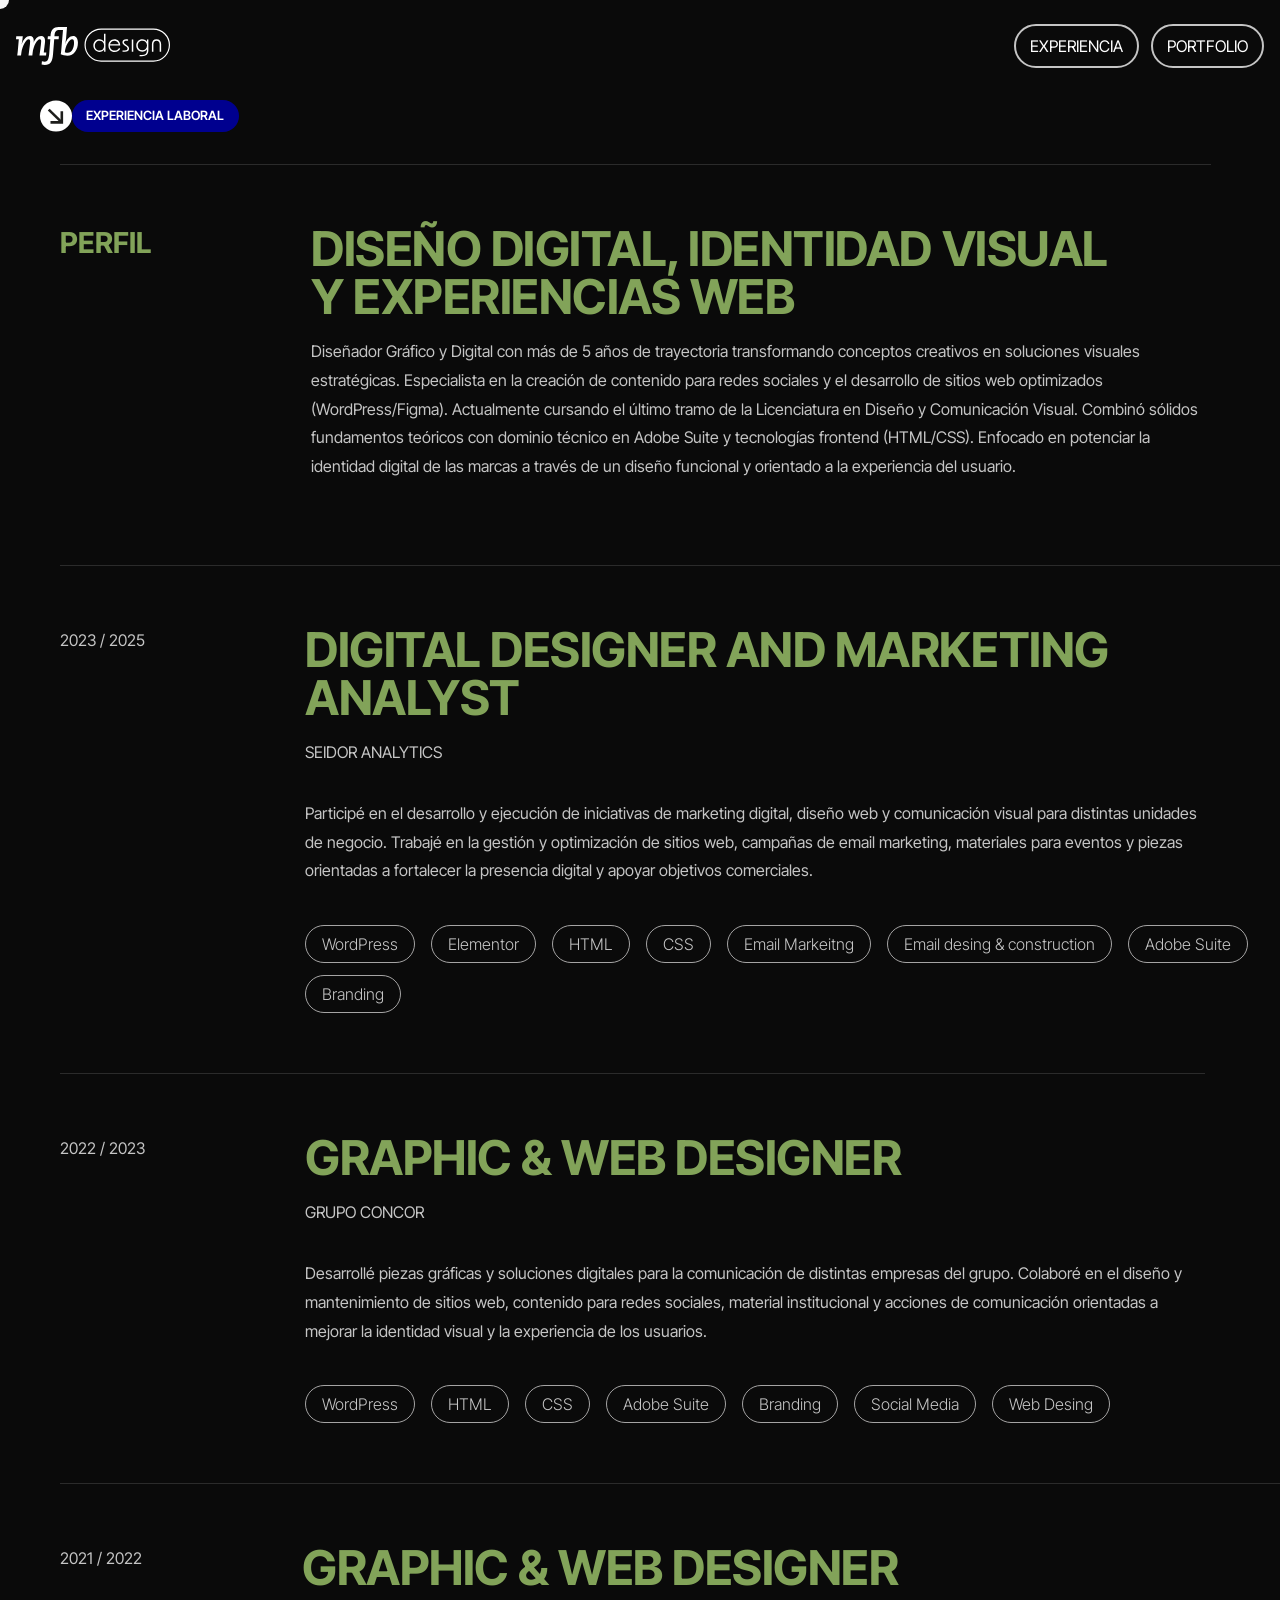
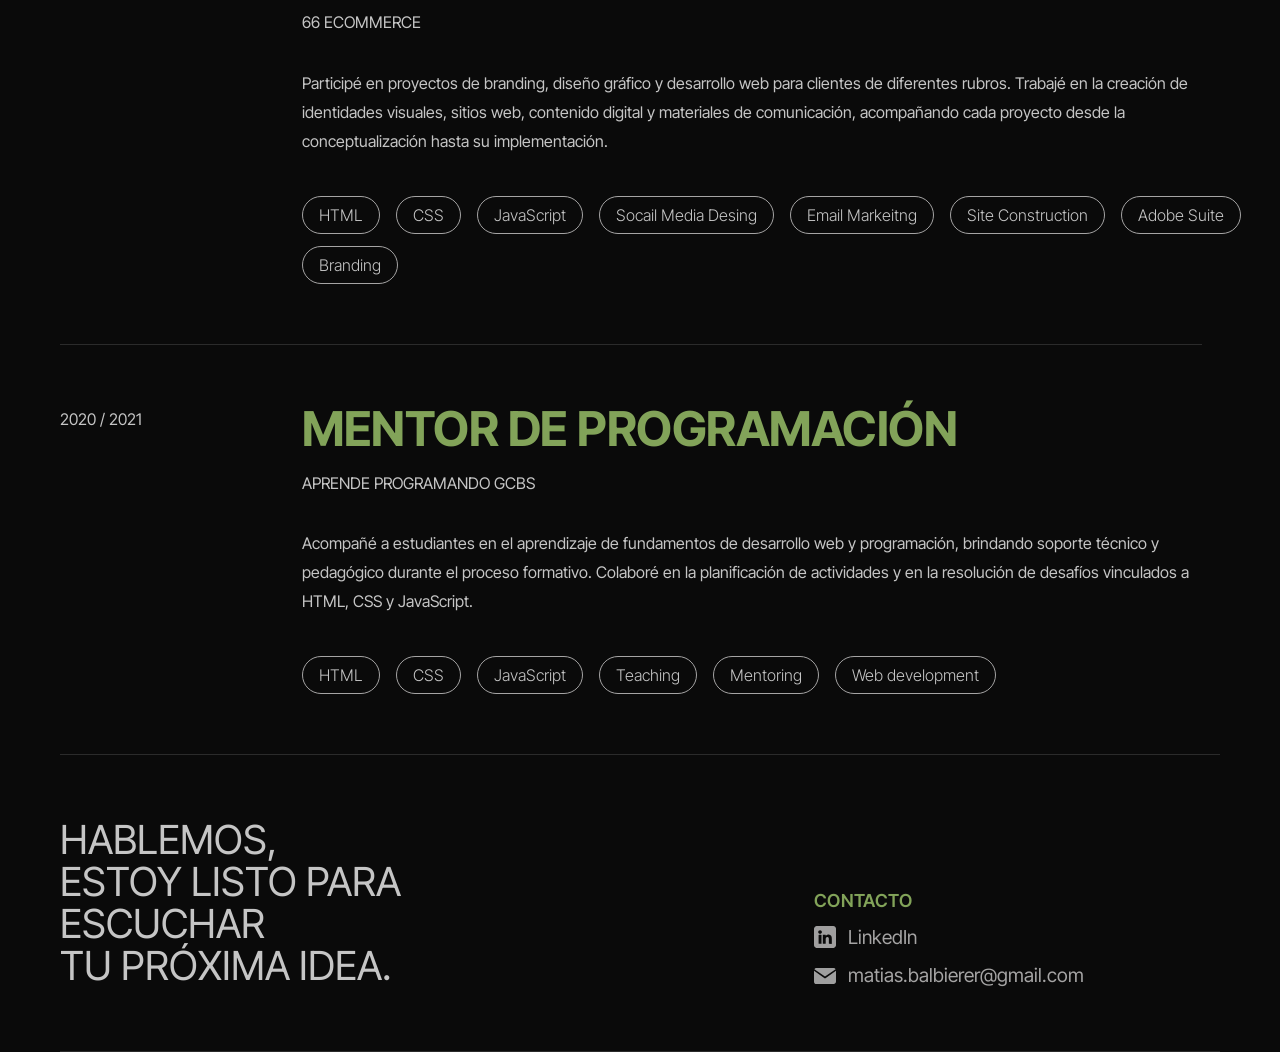
==== commit f7fac8a3: "Actualizacion de logo y flyers para redes sociales" ====
--- a/experiencia.html
+++ b/experiencia.html
@@ -21,7 +21,7 @@
         <nav aria-label="Navegación principal">
 
             <a class="logo" href="index.html#inicio" aria-label="Ir al inicio">
-                <img src="img/Telefono.png" alt="">
+                <img src="img/logo-marca-7.svg" alt="">
             </a>
 
             <button class="menu-toggle" type="button" aria-expanded="false" aria-controls="menu-principal"
@@ -32,7 +32,6 @@
             </button>
 
             <ul id="menu-principal">
-                <li><a href="index.html">HOME</a></li>
                 <li><a href="experiencia.html">EXPERIENCIA</a></li>
                 <li><a href="index.html#portfolio">PORTFOLIO</a></li>
             </ul>
--- a/css/styles.css
+++ b/css/styles.css
@@ -77,9 +77,10 @@
 
 nav .logo img {
     display: block;
-    width: 2.5rem;
+    width: clamp(8rem, 12vw, 10rem);
     height: 2.5rem;
     object-fit: contain;
+    object-position: left center;
 }
 
 nav ul {
@@ -817,6 +818,7 @@
 .portfolio .trabajos-grid {
     display: grid;
     grid-template-columns: repeat(2, minmax(0, 1fr));
+    grid-auto-rows: 1fr;
     gap: 25px;
     width: 100%;
     max-width: 1600px;
@@ -905,7 +907,8 @@
 .trabajo-imagen {
     display: block;
     width: 100%;
-    height: 100%;
+    height: 0;
+    min-height: 100%;
     min-width: 0;
     object-fit: cover;
 }
@@ -2304,7 +2307,8 @@
     }
 
     .rina-manifiesto__bajada {
-        max-width: 36ch;
+        width: 100%;
+        max-width: none;
         font-size: 0.9rem;
     }
 
@@ -2341,7 +2345,8 @@
     }
 
     .rina-concepto__descripcion {
-        max-width: 55ch;
+        width: 100%;
+        max-width: none;
         font-size: 0.95rem;
     }
 
@@ -2360,7 +2365,8 @@
     .rina-logotipo__descripcion,
     .rina-variaciones__descripcion,
     .rina-aplicaciones__descripcion {
-        max-width: 36ch;
+        width: 100%;
+        max-width: none;
         font-size: 0.9rem;
     }
 
@@ -2472,6 +2478,7 @@
         grid-column: 1;
         grid-row: 1;
         height: 13rem;
+        min-height: 0;
     }
 
     .card-content {
@@ -2551,7 +2558,6 @@
     }
 
     .rina-manifiesto__bajada {
-        max-width: 30ch;
         margin-top: 1.5rem;
         font-size: 0.8rem;
     }
@@ -2594,7 +2600,6 @@
     .rina-logotipo__descripcion,
     .rina-variaciones__descripcion,
     .rina-aplicaciones__descripcion {
-        max-width: 30ch;
         margin-top: 1.25rem;
         font-size: 0.8rem;
         line-height: 1.4;
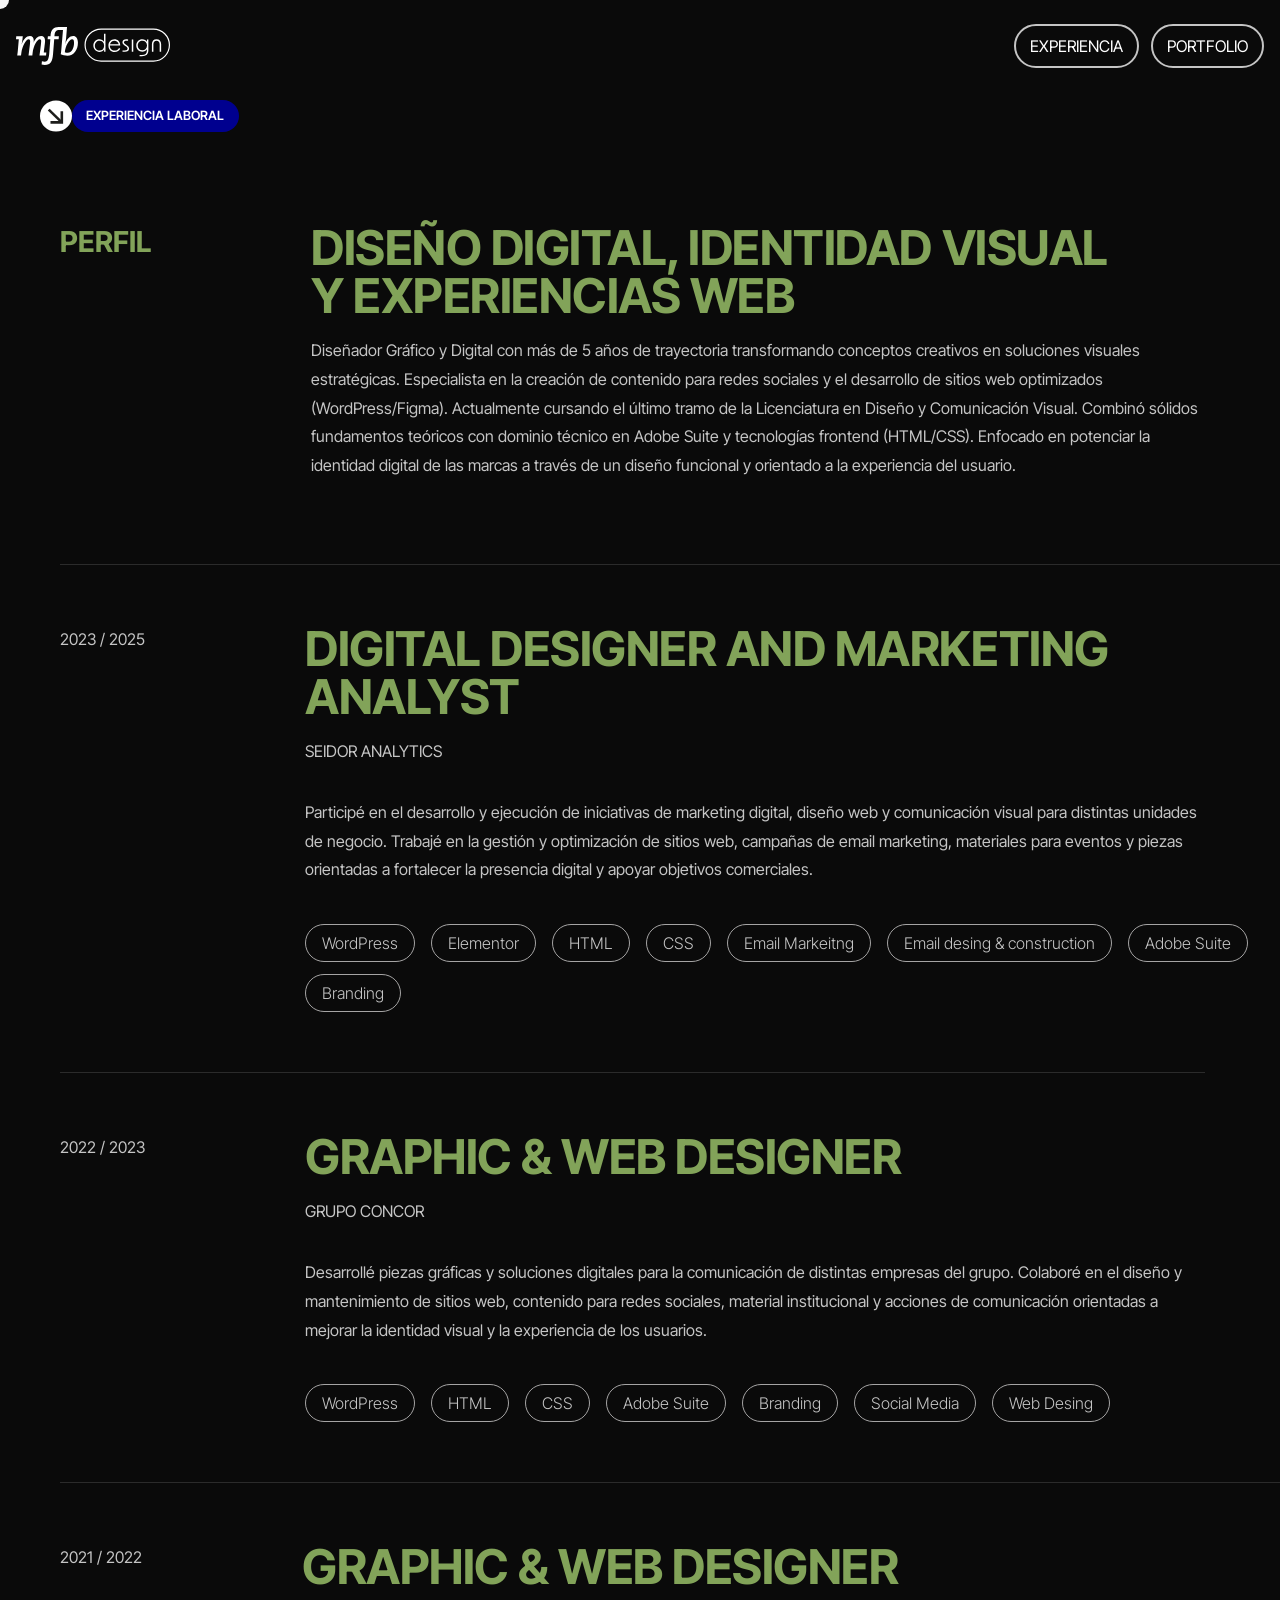
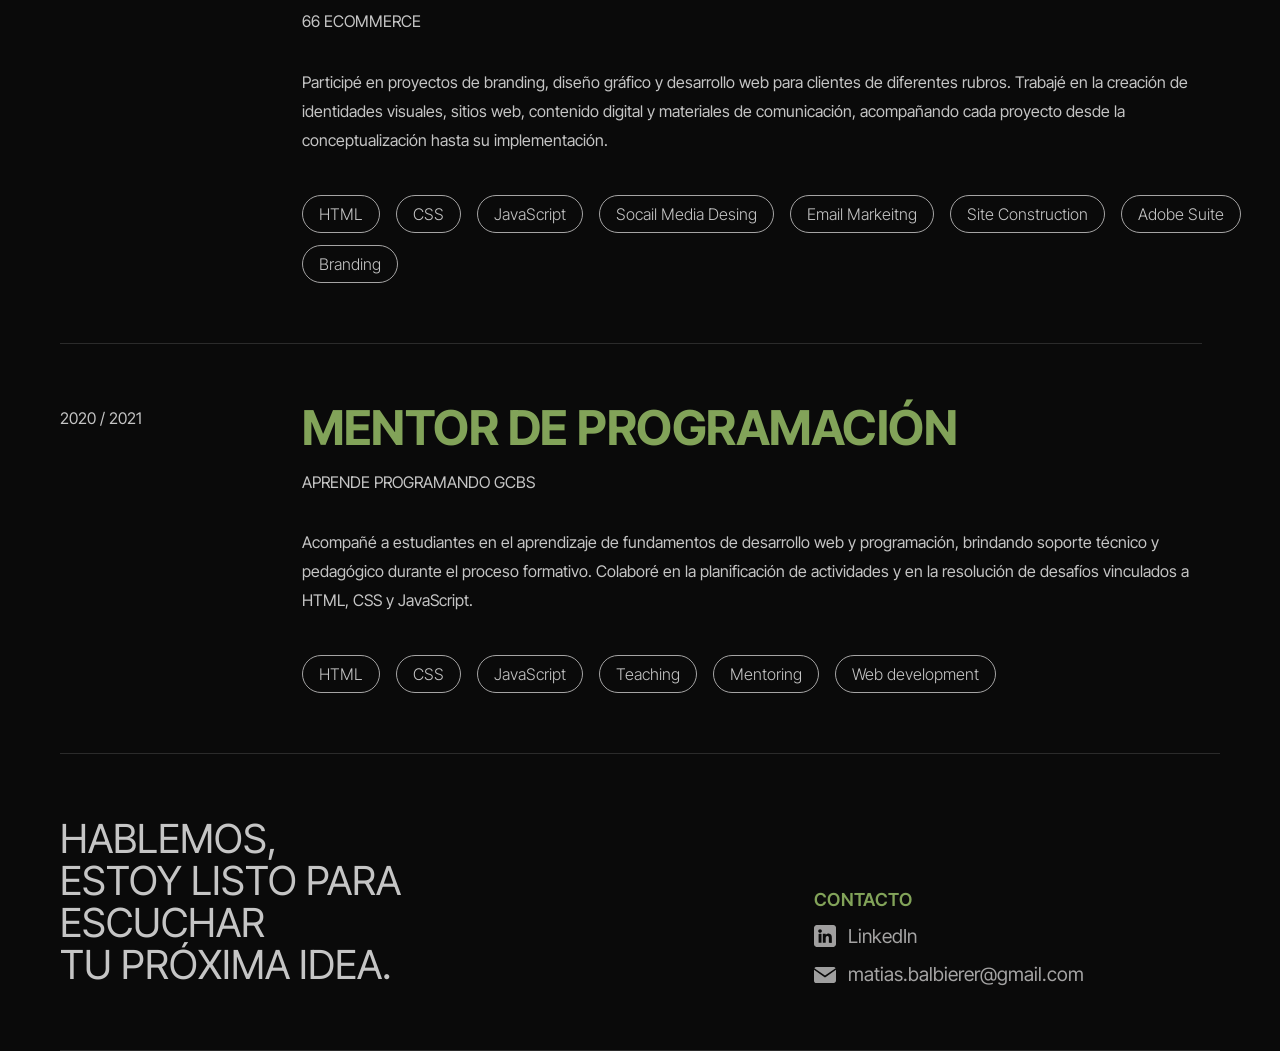
==== commit 78450885: "Ajusta diseño de Riña, experiencia, favicon y redes sociales" ====
--- a/experiencia.html
+++ b/experiencia.html
@@ -7,6 +7,8 @@
     <title>Experiencia</title>
     <link rel="stylesheet" href="css/styles.css">
     <script src="js/cursor.js" defer></script>
+
+    <link rel="icon" type="image/png" sizes="32x32" href="img/favicon_2.png?v=2">
 
     <link rel="preconnect" href="https://fonts.googleapis.com">
     <link rel="preconnect" href="https://fonts.gstatic.com" crossorigin>
--- a/css/styles.css
+++ b/css/styles.css
@@ -764,6 +764,10 @@
     border-top: 1px solid var(--gris-oscuro);
 }
 
+.experiencias article:first-of-type {
+    border-top: none;
+}
+
 .experiencias article .tareas {
     max-width: 900px;
     width: 100%;
@@ -973,6 +977,9 @@
 /* RIÑA */
 
 .rina-page {
+    --rina-ancho-contenido: 1920px;
+    --rina-margen-lateral: clamp(1.5rem, 4vw, 5rem);
+
     width: 100%;
     color: var(--marfil);
     overflow: clip;
@@ -984,12 +991,12 @@
     width: 100%;
     margin: 0;
     padding:
-        clamp(5rem, 6vw, 7rem) clamp(1.5rem, 4vw, 5rem) 0;
+        clamp(5rem, 6vw, 7rem) var(--rina-margen-lateral) 0;
 }
 
 .rina-hero__imagen {
     display: block;
-    width: min(100%, 1800px);
+    width: min(100%, var(--rina-ancho-contenido));
     height: auto;
     margin-inline: auto;
 }
@@ -998,11 +1005,11 @@
 
 .rina-manifiesto {
     padding:
-        clamp(4rem, 6vw, 7rem) clamp(1.5rem, 6vw, 7rem) clamp(2.5rem, 6vw, 4.5rem);
+        clamp(4rem, 6vw, 7rem) var(--rina-margen-lateral) clamp(2.5rem, 6vw, 4.5rem);
 }
 
 .rina-manifiesto__contenido {
-    width: min(100%, 1700px);
+    width: min(100%, var(--rina-ancho-contenido));
     margin-inline: auto;
 }
 
@@ -1023,7 +1030,7 @@
 }
 
 .rina-manifiesto__bajada {
-    max-width: 52ch;
+    max-width: 60ch;
     margin-top: clamp(2rem, 3vw, 3rem);
     margin-right: 0;
     margin-left: auto;
@@ -1039,14 +1046,14 @@
 
 .rina-concepto {
     padding:
-        0 clamp(1.5rem, 4vw, 5rem) clamp(4rem, 6vw, 7rem);
+        0 var(--rina-margen-lateral) clamp(4rem, 6vw, 7rem);
 }
 
 .rina-concepto__composicion {
     display: grid;
     grid-template-columns: repeat(12, minmax(0, 1fr));
     grid-template-rows: auto auto;
-    width: min(100%, 1700px);
+    width: min(100%, var(--rina-ancho-contenido));
     margin-inline: auto;
     padding-top: clamp(5rem, 8vw, 9rem);
     column-gap: clamp(1.5rem, 2.5vw, 3rem);
@@ -1114,11 +1121,11 @@
 
 .rina-logotipo {
     padding:
-        0 clamp(1.5rem, 4vw, 5rem) 0;
+        0 var(--rina-margen-lateral) 0;
 }
 
 .rina-logotipo__encabezado {
-    width: min(100%, 1450px);
+    width: min(100%, var(--rina-ancho-contenido));
     margin: clamp(3rem, 4vw, 5rem) auto 0;
 }
 
@@ -1264,11 +1271,11 @@
     --rina-negro-marca: #191919;
 
     padding:
-        clamp(4rem, 6vw, 7rem) clamp(1.5rem, 4vw, 5rem) clamp(4rem, 7vw, 8rem);
+        clamp(4rem, 6vw, 7rem) var(--rina-margen-lateral) clamp(4rem, 7vw, 8rem);
 }
 
 .rina-variaciones__composicion {
-    width: min(100%, 1700px);
+    width: min(100%, var(--rina-ancho-contenido));
     margin: clamp(4rem, 6vw, 7rem) auto 0;
 }
 
@@ -1367,11 +1374,11 @@
 
 .rina-aplicaciones {
     padding:
-        0 clamp(1.5rem, 4vw, 5rem) clamp(9rem, 13vw, 15rem);
+        0 var(--rina-margen-lateral) clamp(9rem, 13vw, 15rem);
 }
 
 .rina-aplicaciones__encabezado {
-    width: min(100%, 1450px);
+    width: min(100%, var(--rina-ancho-contenido));
     margin: clamp(4rem, 6vw, 7rem) auto 0;
 }
 
@@ -1394,7 +1401,7 @@
 .rina-aplicaciones__galeria {
     display: grid;
     grid-template-columns: repeat(3, minmax(0, 1fr));
-    width: min(100%, 1700px);
+    width: min(100%, var(--rina-ancho-contenido));
     margin: clamp(4rem, 6vw, 7rem) auto 0;
     gap: clamp(1rem, 1.75vw, 2.5rem);
 }
@@ -1510,6 +1517,10 @@
     background-color: var(--gris-oscuro);
 }
 
+.logofolio > .logofolio-pieza:last-of-type .logofolio-pieza__separador {
+    display: none;
+}
+
 /* LOGO CENTRAL */
 
 .logofolio-pieza__presentacion {
@@ -1548,6 +1559,10 @@
     margin-inline: auto;
     padding-bottom: clamp(3rem, 5vw, 5rem);
     border-bottom: 1px solid var(--gris-oscuro);
+}
+
+.social-media > .social-proyecto:last-of-type .social-proyecto__contenido {
+    border-bottom: none;
 }
 
 .social-proyecto__titulo {
